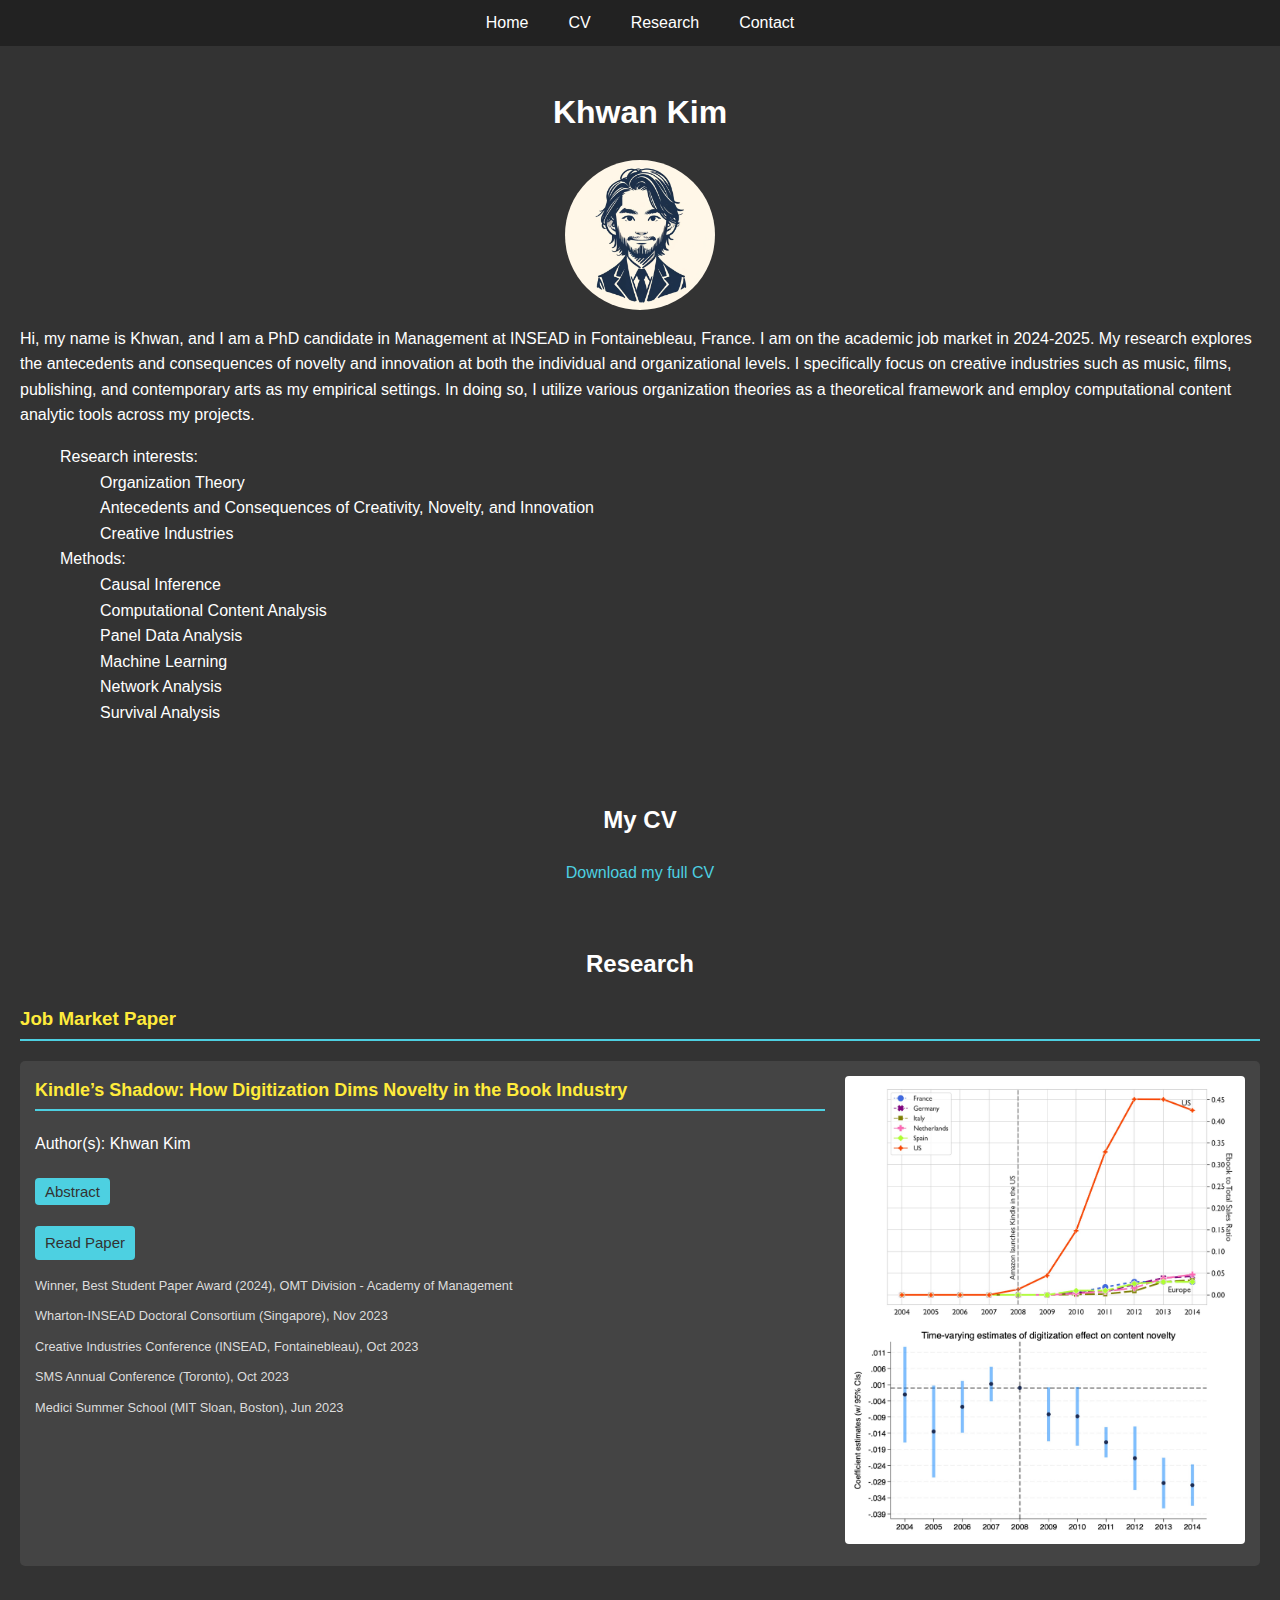
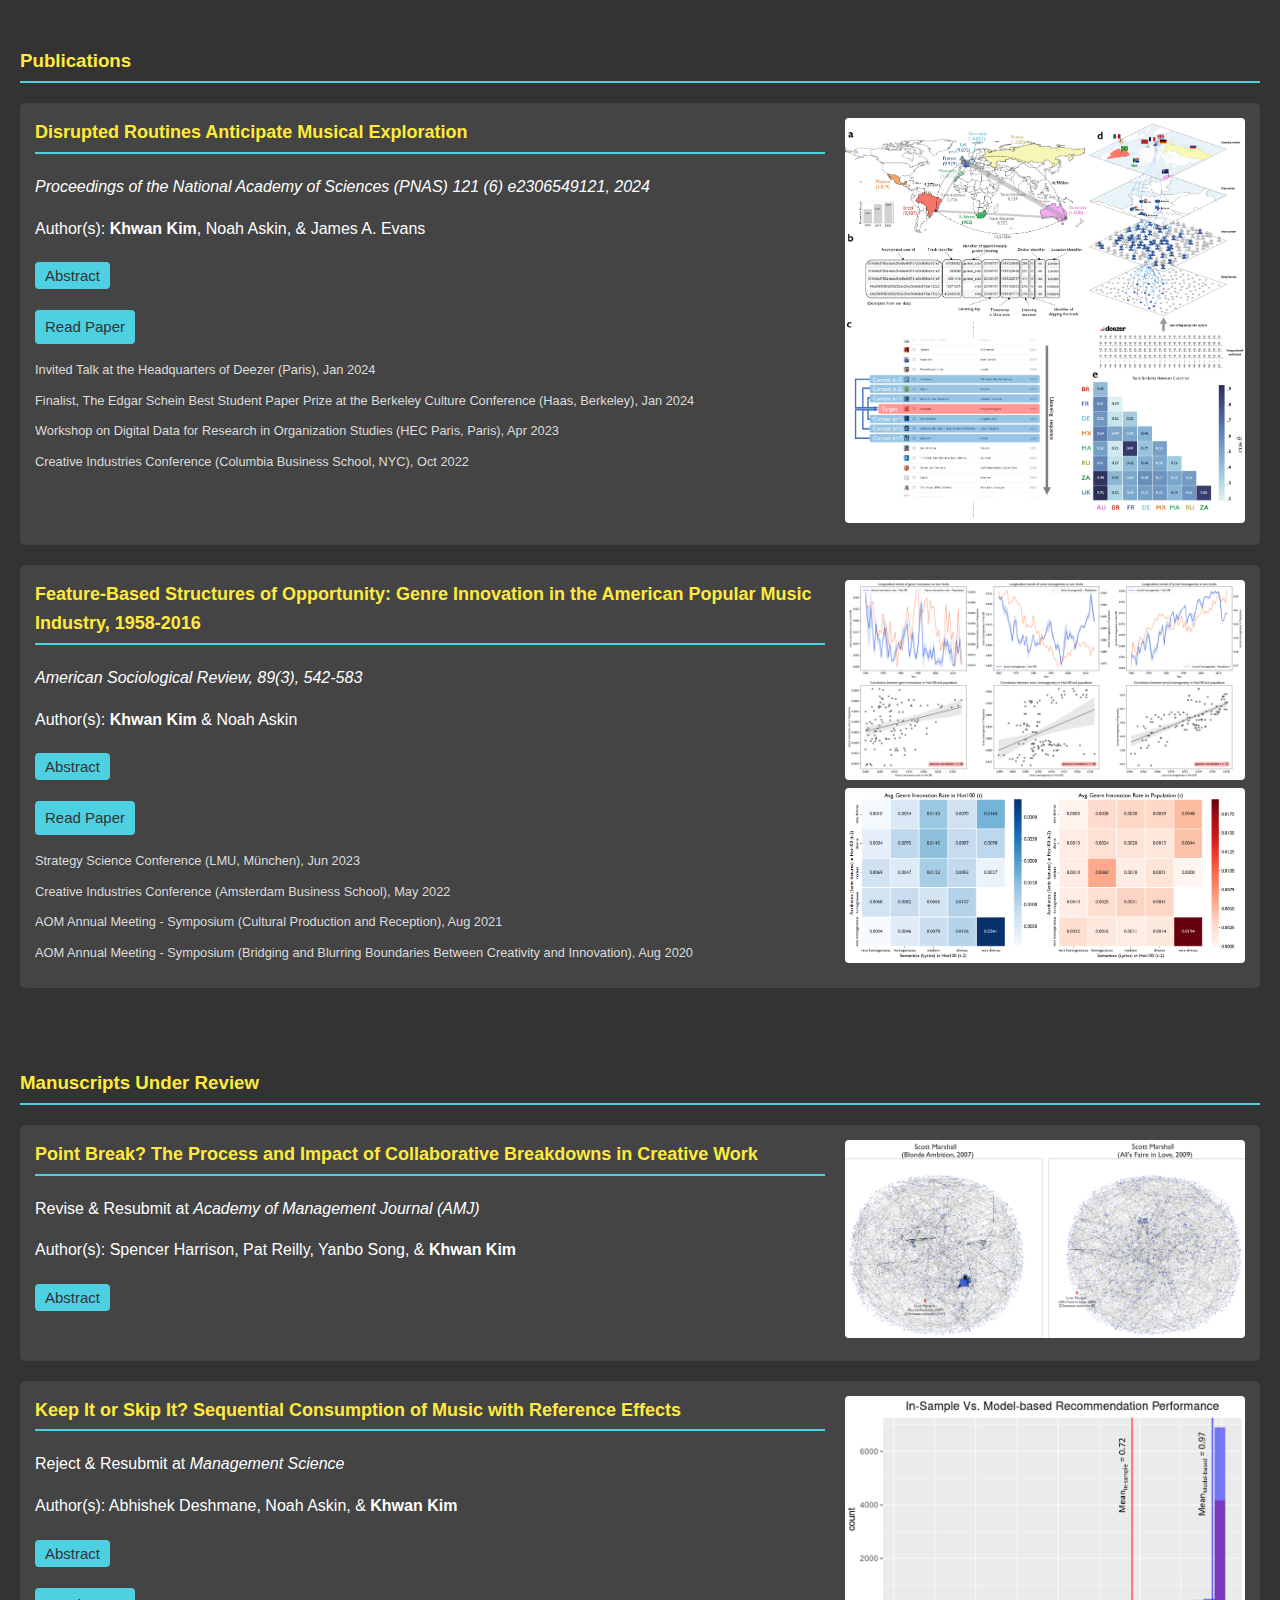
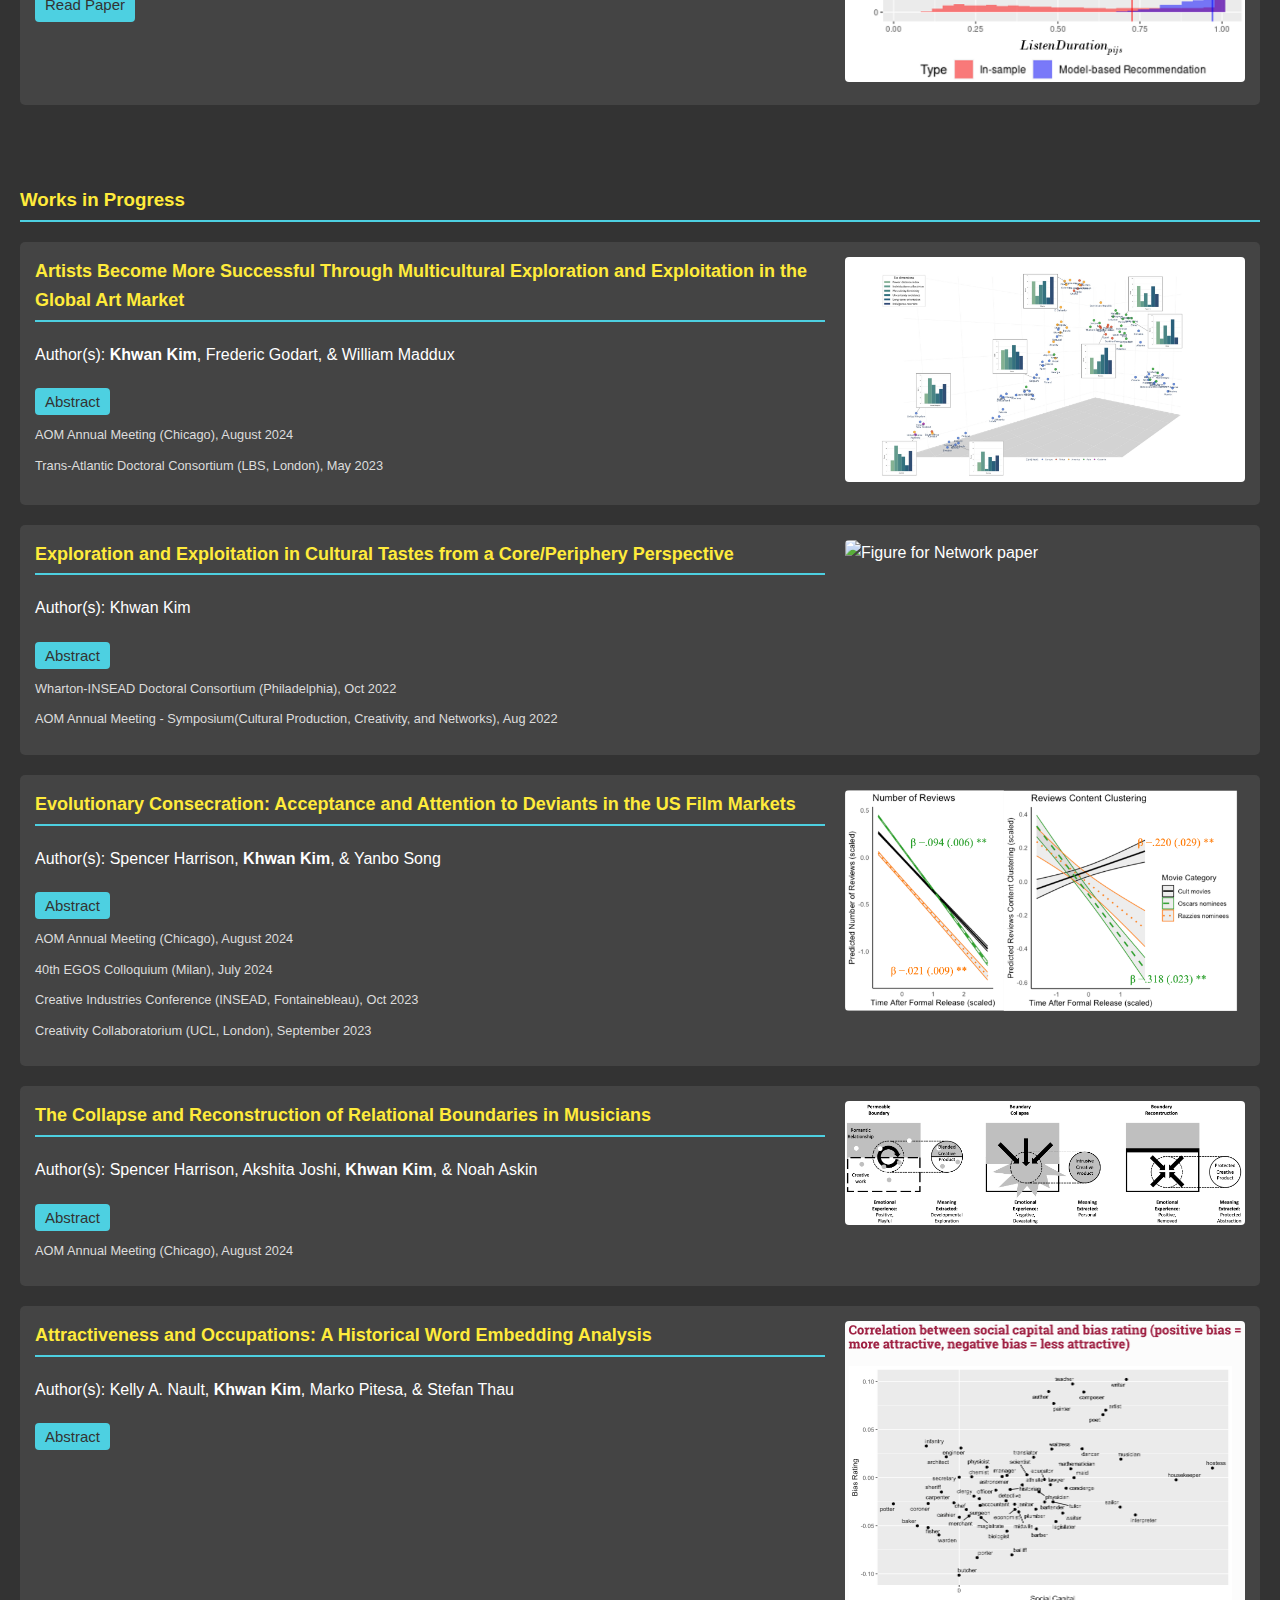
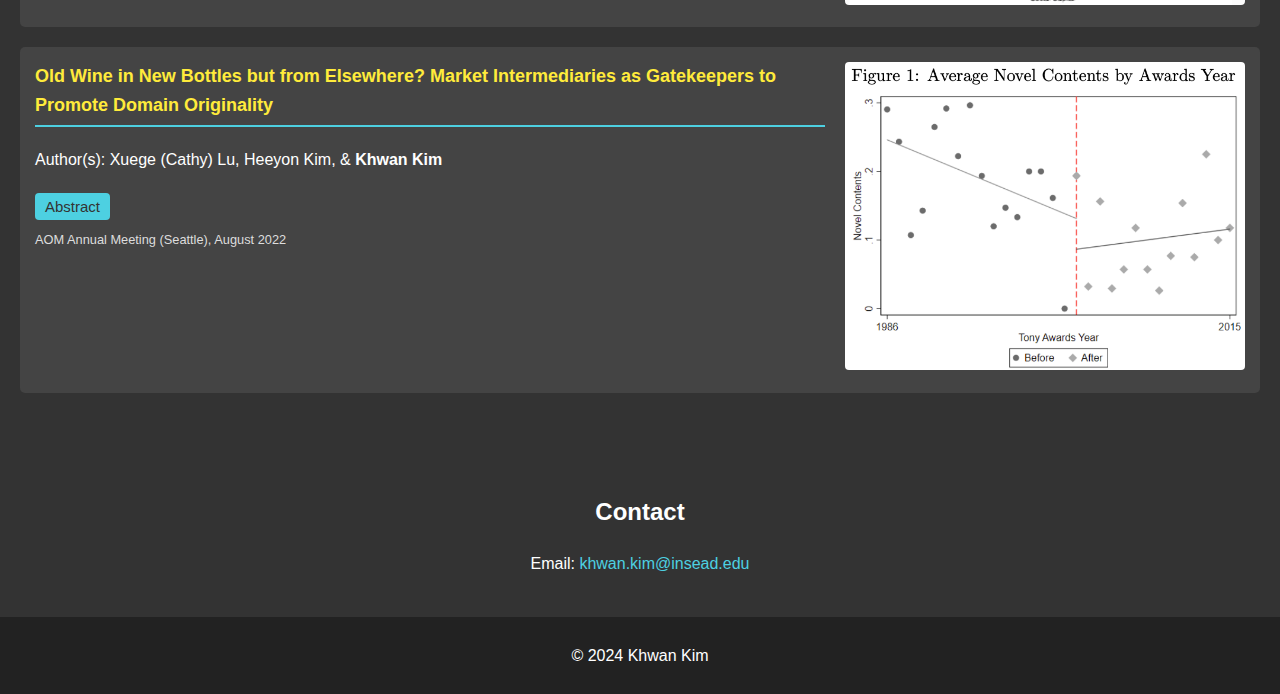
==== index.html @ ffb3f27a "Update index.html" ====
<!DOCTYPE html>
<html lang="en">
<head>
    <title>Khwan Kim - INSEAD</title>
    <link rel="stylesheet" type="text/css" href="style.css">
    <style>
        .profile-pic {
            width: 150px; /* Adjust this value to your desired width */
            height: auto; /* This will maintain the aspect ratio */
        }
        .research-category .paper h3 {
        font-size: 18px; /* Adjust this value to your desired font size */
        }    
    </style>
</head>
<body>
    <header>
        <nav>
            <ul>
                <li><a href="#home">Home</a></li>
                <li><a href="#cv">CV</a></li>
                <li><a href="#research">Research</a></li>
                <li><a href="#contact">Contact</a></li>
            </ul>
        </nav>
    </header>

    <section id="home">
        <h1>Khwan Kim</h1>
        <img src="khwan_kim_photo.png" alt="Khwan Kim" class="profile-pic">
        <div class="intro-text">
            <p>Hi, my name is Khwan, and I am a PhD candidate in Management at INSEAD in Fontainebleau, France. I am on the academic job market in 2024-2025. My research explores 
               the antecedents and consequences of novelty and innovation at both the individual and organizational levels.  
               I specifically focus on creative industries such as music, films, publishing, and contemporary arts as my empirical settings. 
                In doing so, I utilize various organization theories as a theoretical framework and employ computational content analytic tools across my projects.</p>
            <ul>
                <li>
                    Research interests:
                    <ul>
                        <li>Organization Theory</li>
                        <li>Antecedents and Consequences of Creativity, Novelty, and Innovation</li>
                        <li>Creative Industries</li>
                    </ul>
                </li>
                <li>
                    Methods:
                    <ul>
                        <li>Causal Inference</li>
                        <li>Computational Content Analysis</li>
                        <li>Panel Data Analysis</li>
                        <li>Machine Learning</li>
                        <li>Network Analysis</li>
                        <li>Survival Analysis</li>
                    </ul>
                </li>
            </ul>
        </div>
    </section>

    <section id="cv">
        <h2>My CV</h2>
        <div class="cv-link-container">
            <p><a href="CV - Khwan Kim.pdf" target="_blank">Download my full CV</a></p>
        </div>
    </section>
    
    <section id="research">
        <h2>Research</h2>
        <!-- Publications Sub-section -->
        <div class="research-category">
            <h3>Job Market Paper</h3>
            <div class="paper">
                <div class="paper-content">
                    <h3>Kindle’s Shadow: How Digitization Dims Novelty in the Book Industry</h3>
                    <p class="coauthors">Author(s): Khwan Kim</p>
                    <button class="abstract-btn">Abstract</button>
                    <p class="abstract-content">Digitization has democratized markets, facilitating entry by new and 
                        previously marginalized producers and products and changing the ways that audiences search for 
                        and evaluate producers and products. While this has led to a proliferation of new content, 
                        it is less clear how digitization has affected the characteristics of content created. 
                        In this study, I answer this question by examining how market-level digitization affects 
                        one important characteristic of a creative good---content novelty. I propose and demonstrate that 
                        digitization dilutes the novelty of creative content by: a) mitigating the roles of industry gatekeepers 
                        in discovering and championing novelty, and b) enhancing algorithmic governance that leads creators
                        and firms towards prevailing popular formulas. To assess my argument, I analyze nearly 300,000 original 
                        books published between 2000 and 2014 in the U.S. and Europe, employing OLS regressions with 
                        fixed effects and a Difference-in-Differences approach. This analysis tests how the adoption of 
                        digital tools and platforms---specifically Amazon's Kindle ecosystem---affects the novelty of new books 
                        compared to previously published works (i.e., book-level novelty) and the extent to which incumbent 
                        authors differentiate beyond their previous work (i.e., within-author novelty). The findings support my 
                        predictions. By integrating organization theory and strategic management, this paper contributes to the 
                        understanding of how digitization reshapes the strategic behavior of creators and the structural dynamics 
                        of the creative industries.</p>   
                    <p><a href="https://papers.ssrn.com/sol3/papers.cfm?abstract_id=4823725" target="_blank">Read Paper</a></p>
                    <p class="paper-overview">Winner, Best Student Paper Award (2024), OMT Division - Academy of Management</p>
                    <p class="paper-overview">Wharton-INSEAD Doctoral Consortium (Singapore), Nov 2023</p>
                    <p class="paper-overview">Creative Industries Conference (INSEAD, Fontainebleau), Oct 2023</p>
                    <p class="paper-overview">SMS Annual Conference (Toronto), Oct 2023</p>
                    <p class="paper-overview">Medici Summer School (MIT Sloan, Boston), Jun 2023</p>
                </div>
                <div class="paper-figure">
                    <img src="Fig_02.jpg" alt="Figure for JMP">
                </div>
            </div>
        </div>
        
        <div class="research-category">
            <h3>Publications</h3>
            <div class="paper">
                <div class="paper-content">
                    <h3>Disrupted Routines Anticipate Musical Exploration</h3>
                    <p class="paper-stage"><i>Proceedings of the National Academy of Sciences (PNAS) 121 (6) e2306549121, 2024</i></p>
                    <p class="coauthors">Author(s): <b>Khwan Kim</b>, Noah Askin, & James A. Evans</p>
                    <button class="abstract-btn">Abstract</button>
                    <p class="abstract-content">Understanding and predicting the emergence and evolution of cultural tastes manifested in consumption patterns is of central interest to
                        social scientists, analysts of culture, and purveyors of content. Prior research suggests that taste preferences relate to personality traits, 
                        values, shifts in mood, and immigration destination. Understanding everyday patterns of listening and the function music plays in life has 
                        remained elusive, however, despite speculation that musical nostalgia may compensate for local disruption. Using more than one hundred 
                        million streams of 4 million songs by tens of thousands of international listeners from a global music service, we show that breaches 
                        in personal routine are systematically associated with personal musical exploration. As people visited new cities and countries, their 
                        preferences diversified, converging towards their travel destinations. As people experienced the very different disruptions associated with 
                        COVID-19 lockdowns, their preferences diversified further. Personal explorations did not tend to veer toward the global listening average, but away from it, 
                        toward distinctive regional musical content. Exposure to novel music explored during periods of routine disruption showed a persistent influence on listeners’ future consumption 
                        patterns. Across all of these settings, musical preference reflected rather than compensated for life’s surprises, leaving a lasting legacy 
                        on tastes. We explore the relationship between these findings and global patterns of behavior and cultural consumption.</p>   
                    <p><a href="https://www.pnas.org/doi/10.1073/pnas.2306549121" target="_blank">Read Paper</a></p>
                    <p class="paper-overview">Invited Talk at the Headquarters of Deezer (Paris), Jan 2024</p>
                    <p class="paper-overview">Finalist, The Edgar Schein Best Student Paper Prize at the Berkeley Culture Conference (Haas, Berkeley), Jan 2024</p>
                    <p class="paper-overview">Workshop on Digital Data for Research in Organization Studies (HEC Paris, Paris), Apr 2023</p>
                    <p class="paper-overview">Creative Industries Conference (Columbia Business School, NYC), Oct 2022</p>
                </div>
                <div class="paper-figure">
                    <img src="deezer_fig1.jpg" alt="Figure for Disrupted Routines Paper">
                </div>
            </div>

            <div class="paper">
                <div class="paper-content">
                    <h3>Feature-Based Structures of Opportunity: Genre Innovation in the American Popular Music Industry, 1958-2016</h3>
                    <p class="paper-stage"><i>American Sociological Review, 89(3), 542-583</i></p>
                    <p class="coauthors">Author(s): <b>Khwan Kim</b> & Noah Askin</p>
                    <button class="abstract-btn">Abstract</button>
                    <p class="abstract-content">We offer a new perspective on how cultural markets are structured and the conditions under which innovations are more likely to emerge. 
                        We argue that in addition to organization- and producer-level factors, product features—the locus of marketplace interaction between producers and 
                        consumers—also structure markets. The aggregate distribution of product features, captured via market information regimes, helps producers gauge 
                        where to differentiate or conform and when consumers may be more receptive to the kind of novelty that spawns new genres, our measure of innovation. 
                        We test our arguments with a unique dataset comprising the nearly 25,000 songs that appeared on the Billboard Hot 100 chart from 1958 to 2016, 
                        employing computational methods to capture and analyze the aesthetic (sonic) and semantic (lyrical) features of each song. 
                        Results reveal that new genres are more likely to appear following markets that can be characterized as diverse along one feature dimension while homogenous along the other. 
                        We then connect specific configurations of feature distributions to subsequent song novelty before linking the aesthetic and semantic novelty of individual songs to genre innovation 
                        versus genre evolution. We replicate our findings using industry-wide data and conclude with implications for the study of markets and innovation.</p>
                    <p><a href="https://journals.sagepub.com/doi/10.1177/00031224241246271" target="_blank">Read Paper</a></p>
                    <p class="paper-overview">Strategy Science Conference (LMU, München), Jun 2023</p>
                    <p class="paper-overview">Creative Industries Conference (Amsterdam Business School), May 2022</p>
                    <p class="paper-overview">AOM Annual Meeting - Symposium (Cultural Production and Reception), Aug 2021</p>
                    <p class="paper-overview">AOM Annual Meeting - Symposium (Bridging and Blurring Boundaries Between Creativity and Innovation), Aug 2020</p>
                </div>
                <div class="paper-figure">
                    <img src="innovation_fig2.png" alt="Figure for ASR Innovation Paper">            
                    <img src="innovation_fig1.jpg" alt="Figure for ASR Innovation Paper">
                </div>
            </div>            
        </div>
        
        <!-- Working Papers Sub-section -->
        <div class="research-category">
            <h3>Manuscripts Under Review</h3>
            <div class="paper">
                <div class="paper-content">
                    <h3>Point Break? The Process and Impact of Collaborative Breakdowns in Creative Work</h3>
                    <p class="paper-stage">Revise & Resubmit at <i>Academy of Management Journal (AMJ)</i></p>
                    <p class="coauthors">Author(s): Spencer Harrison, Pat Reilly, Yanbo Song, & <b>Khwan Kim</b></p>
                    <button class="abstract-btn">Abstract</button>
                    <p class="abstract-content">Creative projects require teams to generate and integrate divergent
                                                ideas, but unresolved disagreements can lead to collaborative
                                                breakdowns, jeopardizing both the project and the participants’
                                                reputations. This study examines the conditions leading to such
                                                breakdowns and their effects through a mixed-method study of
                                                Hollywood film projects, particularly those where a director leaves due to
                                                "creative differences." Our first study, an inductive qualitative analysis of
                                                interviews with Hollywood professionals, identifies tipping points whereby
                                                disagreements escalate into collaborative breakdowns. We also discover
                                                that the term "creative differences" serves as a euphemism to protect
                                                reputations when such breakdowns occur. However, our informants
                                                offered conflicting views on its effectiveness in safeguarding individual
                                                reputations and future employability. In response, we conducted a
                                                second deductive study, using quantitative and network analyses of films
                                                featuring director departures due to creative differences. Our findings
                                                reveal that while the euphemism protects the project's reputation, it fails
                                                to secure the employability of the departing director and the social
                                                standing of the producer. These findings allow us to bridge literatures on
                                                creativity and reputational spillovers, highlighting how dysfunction in
                                                creative teams affects members beyond a single project and why
                                                euphemistic conventions often fail to mitigate the negative impacts of
                                                collaborative breakdowns.</p>
<!--                     <p><a href="paper1.pdf" target="_blank">Read Paper</a></p> -->
                </div>
                <div class="paper-figure">
                    <img src="CD_NETWORK.png" alt="Figure for Skip Paper">            
                </div>
            </div>
            
            <div class="paper">
                <div class="paper-content">
                    <h3>Keep It or Skip It? Sequential Consumption of Music with Reference Effects</h3>
                    <p class="paper-stage">Reject & Resubmit at <i>Management Science</i></p>
                    <p class="coauthors">Author(s): Abhishek Deshmane, Noah Askin, & <b>Khwan Kim</b></p>
                    <button class="abstract-btn">Abstract</button>
                    <p class="abstract-content">Sequential consumption of experiential products gives rise to inter-temporal associations. 
                        Developing recommendation algorithms that account for these effects while designing experiences for users can be effective in enhancing user engagement. 
                        Using music streaming as the paradigmatic context of such interactions -- consumption of multiple songs across multiple sessions -- we construct a utility-based theoretical framework 
                        that accounts for users' past consumption, leading to: (a) <i>Recall</i>-based references, that are built on past sessions, and <i>Locally</i>-based references, which are 
                        the result of previous songs in the focal session. Users' heterogeneous responses, rooted in the constructs of <i>habit formation</i> and <i>variety seeking</i>, 
                        help us understand their dynamic preferences, which are further influenced by the memory decay effects. To validate this theory, 
                        we combine music streaming logs of 44,794 paid customers of the global streaming platform, Deezer, across 2018-2019 with the song-attribute data from Spotify to study 
                        the relationship between the platform-recommended song-attribute deviation from user references and user engagement with the platform. 
                        Engagement is measured via song skipping, duration of song listened to, and session abandonment decisions. 
                        We use a matching procedure to correct for the endogeneity issues to get pairs or users with similar music-listening trajectories. 
                        Using a matching procedure in conjunction with reduced-form analyses, we find that a 1% increase in the deviation of the recommended song's attributes 
                        from the Recall and Local references results in an increase of 0.2% (variety seeking) and a drop of -1.9% (habit formation) in the engagement. 
                        total duration of the song listened to, showing a tendency to seek variety with respect to past sessions and consistency within a focal session, respectively. 
                        Finally, the counterfactual analyses show an increase in user engagement levels of 34.7% above the status-quo at Deezer when implementing our recommendations. 
                        An experimental study further supports these results.</p>
                    <p><a href="https://papers.ssrn.com/sol3/papers.cfm?abstract_id=4222372" target="_blank">Read Paper</a></p>
                </div>
                <div class="paper-figure">
                    <img src="skip_figure.png" alt="Figure for Skip Paper">            
                </div>
            </div>
        </div>
        
        <!-- Works in Progress Sub-section -->
        <div class="research-category">
            <h3>Works in Progress</h3>
            <div class="paper">
                <div class="paper-content">
                    <h3>Artists Become More Successful Through Multicultural Exploration and Exploitation in the Global Art Market</h3>
                    <p class="coauthors">Author(s): <b>Khwan Kim</b>, Frederic Godart, & William Maddux</p> 
                    <p class="paper-stage"> </p>
                    <button class="abstract-btn">Abstract</button>
                    <p class="abstract-content">In the global art market, the accumulation of symbolic capital is critical to succeed, 
                        but little is known about how it is acquired through an artist’s professional trajectory or work experience. Building on
                        the literature on multicultural experience, learning, and social evaluation, we investigate how international experiences—specifically 
                        short, culturally distant experiences—help artists develop symbolic capital. We begin by disentangling the multidimensionality of foreign 
                        experiences and classify variance and average cultural distance as indicative of exploration and exploitation respectively. 
                        Using a longitudinal dataset of 28,168 contemporary artists’ global exhibition records from 1994 to 2017, we find that a combination of 
                        foreign exploration and exploitation, characterized by high variance and low average of cultural distances, is most beneficial to building symbolic capital.</p>        
                    <p class="paper-overview">AOM Annual Meeting (Chicago), August 2024</p>
                    <p class="paper-overview">Trans-Atlantic Doctoral Consortium (LBS, London), May 2023</p>
                    <!-- Add more details if needed -->
                </div>
                <div class="paper-figure">
                    <img src="FIGURE1_TEMP.jpg" alt="Figure for Artfacts paper">
                </div>
            </div>

            <div class="paper">
                <div class="paper-content">
                    <h3>Exploration and Exploitation in Cultural Tastes from a Core/Periphery Perspective</h3>
                    <p class="coauthors">Author(s): Khwan Kim</p> 
                    <p class="paper-stage"> </p>
                    <button class="abstract-btn">Abstract</button>
                    <p class="abstract-content">How does category membership impact user behavior? Does a cultural consumer’s openness to novel products depend on what genre she fancies? 
                        To tackle these questions, we first conceptualize genre preference as a network interface where individual consumers can be positioned differently 
                        depending on the genres they favor. We then theorize the consumer’s position in the genre network as indicative of what type of behavioral constraints to be imposed at what level. 
                        This, in turn, influences whether a consumer’s taste structure evolves by exploration or stagnates by exploitation. 
                        Taste exploration by consumers in cultural markets is important because it awakes consumers’ undiscovered taste improving their cultural well-being at the individual consumer level. 
                        It can also serve as a fresh shock to cultural producers that are potentially in a state of organizational inertia because 
                        it signals the growing need for a new niche (Carroll & Swaminathan, 2000; Peterson & Berger, 1975). We argue that 
                        whether a cultural consumer explores or exploits at least partly depends on her genre membership, particularly its relative position in the entire genre network. 
                        Our theoretical approach is inspired by a Core/Periphery perspective of Cattani and Ferriani (2008) that has well documented how actors’ network position 
                        stifles or fosters their ability to generate creative outcomes. Core actors gain legitimacy and resources readily but lack novel exposures. 
                        Periphery actors can bring in more fresh ideas through exposure to diverse stimuli but come short of the endorsement necessary to boost their freshness. 
                        To reconcile this trade-off, Cattani and Ferriani (2008) suggested that “individuals who occupy an intermediate position between the core and the periphery of 
                        their social system are in a privileged position to achieve creative results” because such a position allows for the balance between novel ideas and legitimate support. 
                        Extending this perspective to the consumption dimension, we turn to the effect of an intermediate position on taste exploration.</p>        
                    <p class="paper-overview">Wharton-INSEAD Doctoral Consortium (Philadelphia), Oct 2022</p>
                    <p class="paper-overview">AOM Annual Meeting - Symposium(Cultural Production, Creativity, and Networks), Aug 2022</p>
                    <!-- Add more details if needed -->
                </div>
                <div class="paper-figure">
                    <img src="network_figure.png" alt="Figure for Network paper">
                </div>
            </div>
                
            <div class="paper">
                <div class="paper-content">
                    <h3>Evolutionary Consecration: Acceptance and Attention to Deviants in the US Film Markets</h3>
                    <p class="coauthors">Author(s): Spencer Harrison, <b>Khwan Kim</b>, & Yanbo Song</p> 
                    <p class="paper-stage"> </p>
                    <button class="abstract-btn">Abstract</button>
                    <p class="abstract-content">In creative industries, gatekeepers often provide assessments of creative products 
                        when they are first introduced to the market. Some products are consecrated as exceptionally 
                        creative while others are consecrated as failures at creativity. In this study, we focus on 
                        comparing these extremes with a middle group: products that seem to gain popular acclaim over 
                        their life time to understand how creative assessments might evolve. In this study we compare 
                        the evolution of audience evaluations of Oscar nominees, Razzie nominees, and Cult films. Our 
                        results show that all films evolve in popular audience away from their initial assessments as 
                        offered by gatekeepers. Notably, Cult films maintain greater attention over time (whereas Oscar and 
                        Razzie nominated films show steeper declines) and thematic consensus in reviews begins as diffuse 
                        but becomes focused (whereas Oscar and Razzie nominated films show an opposite pattern). The findings 
                        reframe our understanding of creative assessments and consecration to consider creative assessment 
                        evolution as key to understanding a creative products eventual cultural footprint.</p>        
                    <p class="paper-overview">AOM Annual Meeting (Chicago), August 2024</p>
                    <p class="paper-overview">40th EGOS Colloquium (Milan), July 2024</p>
                    <p class="paper-overview">Creative Industries Conference (INSEAD, Fontainebleau), Oct 2023</p>
                    <p class="paper-overview">Creativity Collaboratorium (UCL, London), September 2023</p>
                    <!-- Add more details if needed -->
                </div>
                <div class="paper-figure">
                    <img src="cult_figure.png" alt="Figure for Cult Film paper">
                </div>
            </div>
        
            <div class="paper">
                <div class="paper-content">
                    <h3>The Collapse and Reconstruction of Relational Boundaries in Musicians</h3>
                    <p class="coauthors">Author(s): Spencer Harrison, Akshita Joshi, <b>Khwan Kim</b>, & Noah Askin</p> 
                    <p class="paper-stage"> </p>
                    <button class="abstract-btn">Abstract</button>
                    <p class="abstract-content">To be posted</p>   
                    <p class="paper-overview">AOM Annual Meeting (Chicago), August 2024</p>
                    <!-- Add more details if needed -->
                </div>
                <div class="paper-figure">
                    <img src="divorce_album_figure.png" alt="Figure for Divorce paper">
                </div>
            </div>
           
            <div class="paper">
                <div class="paper-content">
                    <h3>Attractiveness and Occupations: A Historical Word Embedding Analysis</h3>
                    <p class="coauthors">Author(s): Kelly A. Nault, <b>Khwan Kim</b>, Marko Pitesa, & Stefan Thau</p> 
                    <p class="paper-stage"> </p>
                    <button class="abstract-btn">Abstract</button>
                    <p class="abstract-content">We investigate the longstanding advantage that attractive 
                        individuals enjoy. This advantage extends into the workplace, where attractive 
                        employees often experience more favorable outcomes than their less attractive 
                        counterparts. We attribute this advantage to measurable differences in traits 
                        and stereotypes that portray attractive individuals as more interesting, genuine, 
                        healthier, and successful. However, research into the stereotype content of 
                        attractiveness and its workplace impact is relatively recent, dating back to the 
                        1970s. Our project adopts a historical perspective to examine how these stereotypes 
                        have evolved, focusing specifically on the relationship between physical 
                        attractiveness and prototypical occupations such as surgeon, lawyer, and maid. 
                        We use word embeddings trained on the Corpus of Historical American English (COHA) 
                        and Google Ngram data to analyze the semantic proximity of words like "beautiful" 
                        and "ugly" across decades. Our results indicate a robust and consistent positive 
                        stereotype of attractiveness, with "beautiful" consistently linked to positive terms, 
                        while "ugly" is associated with a more diverse and less stable set of negative terms. 
                        We also reveal that occupations have increasingly become associated with the concept 
                        of beauty over time, suggesting that the attractiveness advantage in occupational 
                        sorting may be growing. This trend may be due to increased occupational choice and 
                        employer selection processes favoring attractive candidates. By examining the 
                        stereotype content of beauty and ugliness and their impact on occupational sorting, 
                        we extend the understanding of physical attractiveness stereotypes beyond the 1970s 
                        and highlight the nuanced differences between beauty and ugliness in societal discourse. 
                        Our research provides insights into how stereotypes of attractiveness contribute to 
                        professional opportunities for attractive individuals, shedding light on why the 
                        negative effects of being unattractive do not entirely mirror the positive effects of 
                        being attractive.</p>                         
                    <!-- Add more details if needed -->
                </div>
                <div class="paper-figure">
                    <img src="Nault et al. figure.png" alt="Figure for Attractiveness paper">
                </div>           
            </div>
            
            <div class="paper">
                <div class="paper-content">
                    <h3>Old Wine in New Bottles but from Elsewhere? Market Intermediaries as Gatekeepers to Promote Domain Originality</h3>
                    <p class="coauthors">Author(s): Xuege (Cathy) Lu, Heeyon Kim, & <b>Khwan Kim</b></p> 
                    <p class="paper-stage"> </p>
                    <button class="abstract-btn">Abstract</button>
                    <p class="abstract-content">Although creating novel content is central to creative industries, 
                        commercial pressures often hinder market participants from taking risks for more novelty, 
                        leading to the adaptation of conventional repertoires. Gatekeepers attempt to encourage 
                        novelty by restructuring the rules for artistic awards, which are crucial for building 
                        careers and achieving commercial success. However, it remains unclear whether these 
                        incentives truly foster greater novelty. In our study, we examine market participants' 
                        responses to these incentives, focusing on how directors’ experience levels moderate 
                        such responses. We argue that experienced directors can better afford the risks 
                        associated with novel repertoires and strategically enhance the perceived novelty 
                        of their adaptations. Our analysis of the Broadway show business, particularly 
                        the response to the 2002 Tony Awards rule change favoring novel content, supports 
                        our hypothesis. Experienced directors are more likely to produce novel shows 
                        post-rule change and strategically choose dissimilar titles when adapting existing 
                        ideas. Surprisingly, they also tend to adapt from well-known repertoires, 
                        which we discuss further. Our study contributes to understanding the dynamics 
                        between gatekeepers and market participants by showing that while gatekeepers' 
                        incentives can drive novelty, the ability to respond to these incentives varies 
                        with experience, potentially leading to unintended inequalities. This highlights 
                        the strategic role of market participants in responding to gatekeepers' 
                        interventions and underscores the complexity of fostering innovation in creative fields.</p>        
                    <!-- Add more details if needed -->
                    <p class="paper-overview">AOM Annual Meeting (Seattle), August 2022</p>
                </div>
                <div class="paper-figure">
                    <img src="Lu et al. figure.png" alt="Figure for Attractiveness paper">
                </div>              
            </div>
        </div>
    <!-- Repeat the structure above for more papers -->
    </section>

    <section id="contact">
        <h2>Contact</h2>
        <p>Email: <a href="mailto:khwan.kim@insead.edu">khwan.kim@insead.edu</a></p>
        <!-- Add more contact details or a contact form as needed -->
    </section>
    
<footer>
    <p>© 2024 Khwan Kim</p>
</footer>

<script>
document.addEventListener("DOMContentLoaded", function() {
    var abstractButtons = document.querySelectorAll(".abstract-btn");

    abstractButtons.forEach(function(btn) {
        btn.addEventListener("click", function() {
            this.classList.toggle("abstract-active");
            var content = this.nextElementSibling;
            if (content.style.display === "block") {
                content.style.display = "none";
            } else {
                content.style.display = "block";
            }
        });
    });
});
</script>
</body>
</html>
---- style.css ----
body {
    font-family: 'Gill Sans', 'Gill Sans MT', sans-serif;
    line-height: 1.6;
    margin: 0;
    padding: 0;
    background-color: #333333; /* Dark background */
    color: #ffffff; /* White text for readability */
}

header, footer {
    padding: 10px;
    background-color: #222222;
    color: white;
    text-align: center; /* Center-align header and footer content */
}

nav ul {
    list-style-type: none;
    background-color: #222222;
    padding: 0;
    margin: 0;
    display: flex;
    justify-content: center; /* Center navigation items */
}

nav ul li {
    margin: 0 10px;
}

nav ul li a {
    text-decoration: none;
    color: white;
    padding: 5px 10px;
    border-radius: 4px;
}

nav ul li a:hover {
    background-color: #444444;
}

/* Center-align all section content */
section {
    padding: 20px;
    margin: auto; /* Auto margins for horizontal centering */
    max-width: 1250px; /* Max width for the content */
    text-align: left; /* Align text to the left within the centered section */
}

/* Center-align all headings within sections */
section h1, section h2 {
    text-align: center;
}

/* Styling for all hyperlinks */
a {
    color: #4DD0E1; /* Bright cyan for links */
    text-decoration: none;
}

/* Bright yellow color on hover for hyperlinks */
a:hover {
    color: #FFEB3B; /* Bright yellow for hover effect */
}

/* Additional styling for footer */
footer {
    margin-top: 20px;
}

/* Reset list styles for the navigation and home section lists */
nav ul, #home ul {
    list-style-type: none;
}

/* Add bullet points to lists in research and CV sections */
#research ul, #cv ul {
    list-style-type: disc; /* default bullet points */
    padding-left: 20px; /* space inside the list */
}

/*Center the CV download link */
#cv .cv-link-container {
    display: flex;
    justify-content: center;
    align-items: center;
    height: auto; /* adjust height as needed */
}

#cv .cv-link-container p {
    margin: 0; /* Remove default paragraph margin */
}

#cv .cv-link-container a {
    display: block; /* Ensure the anchor text is centered */
}

/* Profile picture styling */
.profile-pic {
    width: 100%; /* make the image responsive */
    max-width: 300px; /* maximum width */
    height: auto; /* maintain aspect ratio */
    border-radius: 50%; /* make the photo round */
    margin: 10px auto; /* add some space around the photo and center it */
    display: block; /* ensure it's a block-level element to apply margin auto */
}

/* Research paper description styling */
.paper {
    background-color: #444444; /* Lighter than the main background for contrast */
    padding: 15px;
    margin-bottom: 20px; /* space between each paper */
    border-radius: 5px; /* optional: rounded corners */
}

.paper h3 {
    margin-top: 0;
}

.abstract-btn, .paper a {
    background-color: #4DD0E1; /* Change to a more visible color if needed */
    color: #333333; /* Dark text for better visibility */
    padding: 5px 10px;
    border: none;
    text-align: center;
    outline: none;
    font-size: 15px;
    transition: 0.4s;
    cursor: pointer;
    border-radius: 4px; /* Rounded corners */
    margin-top: 5px; /* Space above the button */
    display: inline-block; /* Ensure proper spacing and alignment */
    text-decoration: none; /* Remove underline from links */
}

.abstract-btn:hover, .paper a:hover {
    background-color: #FFEB3B; /* Bright color for hover effect */
    color: #333333; /* Ensure text is still visible on hover */
}


.abstract-content {
    padding: 0 18px;
    display: none; /* Initially hide the abstract */
    overflow: hidden;
    transition: max-height 0.2s ease-out;
    background-color: #505050; /* Darker than the main background for contrast */
    color: #ffffff; /* White text color for readability */
    margin: 5px 0; /* Margin around the content */
    border-radius: 4px; /* Rounded corners for consistency */
}


To add lines for coauthor names and the stage of each paper, you can expand the structure of each paper in your HTML and then style those elements in your CSS. Here's how you can do it:

Updated index.html:
html
Copy code
<!-- ... other parts of your HTML ... -->

<section id="research">
    <h2>Research Papers</h2>
    <div class="paper">
        <h3>Title of Paper 1</h3>
        <p class="coauthors">Coauthor 1, Coauthor 2, Coauthor 3</p> <!-- Coauthors line -->
        <p class="paper-stage">Under 2nd Review at Journal Name</p> <!-- Paper stage and journal line -->
        <p><a href="paper1.pdf" target="_blank">Read Paper</a></p>
        <button class="abstract-btn">Abstract</button>
        <p class="abstract-content">This is a brief summary of paper 1...</p>
        <!-- Add more details if needed -->
    </div>
    <!-- Repeat the structure above for more papers -->
</section>

<!-- ... rest of your HTML ... -->
Update in style.css:
css
Copy code
/* ... existing styles ... */

/* Style for coauthors line */

.paper-content .coauthors, 
.paper-content .paper-stage {
    color: #cccccc; /* Ensuring the font color is the same */
    margin-bottom: 5px;
}

.research-category {
    margin-bottom: 40px !important; /* Space at the bottom of each category */
}

.research-category + .research-category {
    margin-top: 80px !important; /* Adjust this value as needed for more space */
}


.research-category h3 {
    border-bottom: 2px solid #4DD0E1;
    padding-bottom: 5px;
    margin-bottom: 20px; /* Space between the subsection title and the first paper */
    color: #FFEB3B;
}

.paper {
    display: flex; /* Enables Flexbox */
    align-items: flex-start; /* Aligns items to the start of the flex container */
    justify-content: space-between; /* Adds space between the text and the figure */
    background-color: #444444; /* Existing styles */
    padding: 15px;
    margin-bottom: 20px;
    border-radius: 5px;
}

.paper-content {
    flex: 3; /* Gives the text content more room to grow */
    margin-right: 20px; /* Adds some space between the text and the figure */
}

.paper-figure {
    flex: 2 1 300px; /* flex-grow: 2, flex-shrink: 1, flex-basis: 300px */
    max-width: 400px; /* Adjust as needed */
    overflow: visible; /* or 'hidden', depending on the desired effect */
}

.paper-figure img {
    width: 100%; /* Makes the image responsive */
    max-width: 600px; /* Maximum width of the image, adjust as needed */
    min-width: 300px; /* Minimum width of the image, adjust as needed */
    height: auto; /* Keeps the aspect ratio */
    border-radius: 4px; /* Optional: Adds rounded corners to the image */
    object-fit: cover; /* Optional: Covers the area without stretching the image */
    transition: transform 0.3s ease; /* Smooth transition for zoom effect */
}

.paper-figure img:hover {
    transform: scale(2);
    transition: transform 0.3s ease-in-out;
    box-shadow: 0 4px 8px 0 rgba(0,0,0,0.2); /* Optional: Adds a shadow to make the image pop out */
    z-index: 10; /* Ensure the enlarged image is above other content */
}


.paper-overview {
    color: #dddddd; /* Lighter color for less emphasis */
    margin: 10px 0; /* Space above and below the paragraph */
    font-size: 0.8em; /* Slightly reduced font size; adjust as needed */
    /* Add any other styles you need, like line-height */
}

footer a {
    color: #4DD0E1; /* Use the same color as other links for consistency */
    text-decoration: none; /* Remove underline from links */
}

footer a:hover {
    color: #FFEB3B; /* Change color on hover */
}

#contact {
    text-align: center; /* Center-align text */
    display: flex; /* Use flexbox to center vertically and horizontally */
    flex-direction: column; /* Stack items vertically */
    justify-content: center; /* Center items vertically */
    align-items: center; /* Center items horizontally */
}

#contact p {
    margin: 0; /* Remove default margins if necessary */
}
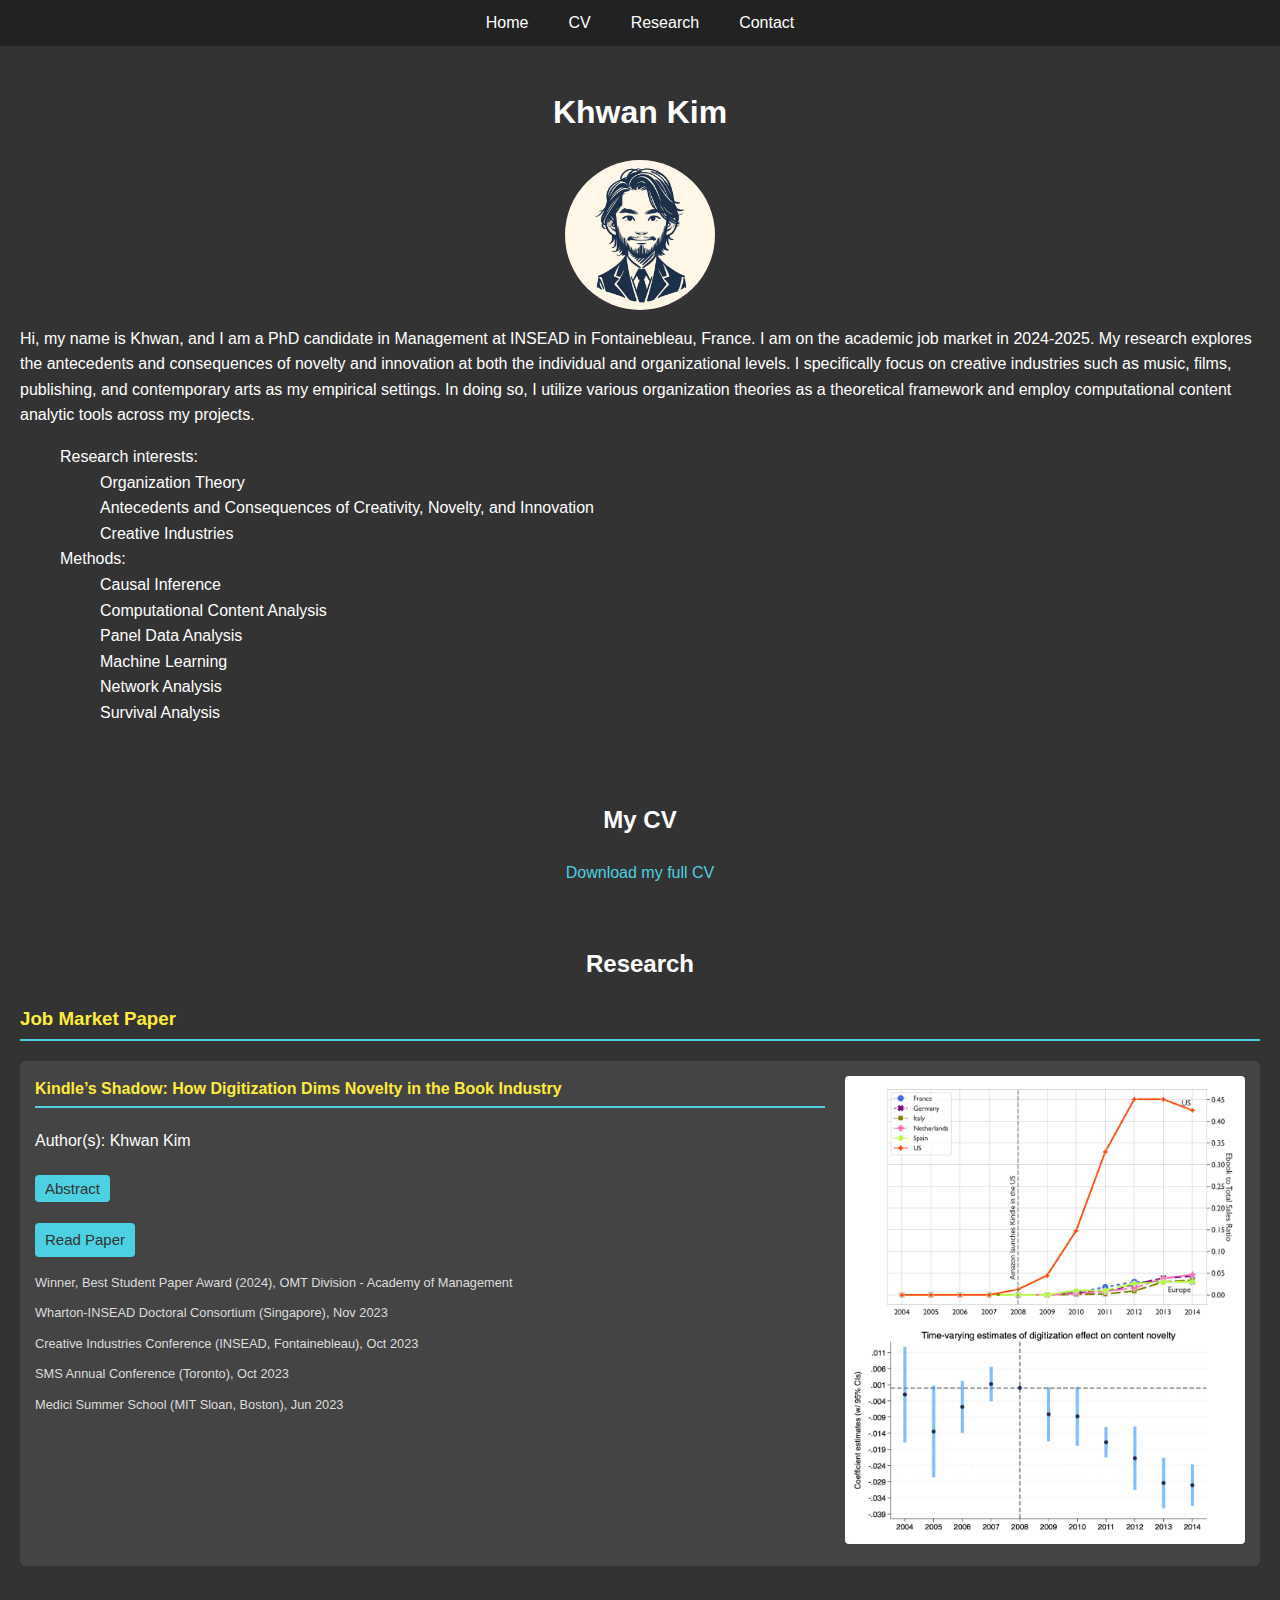
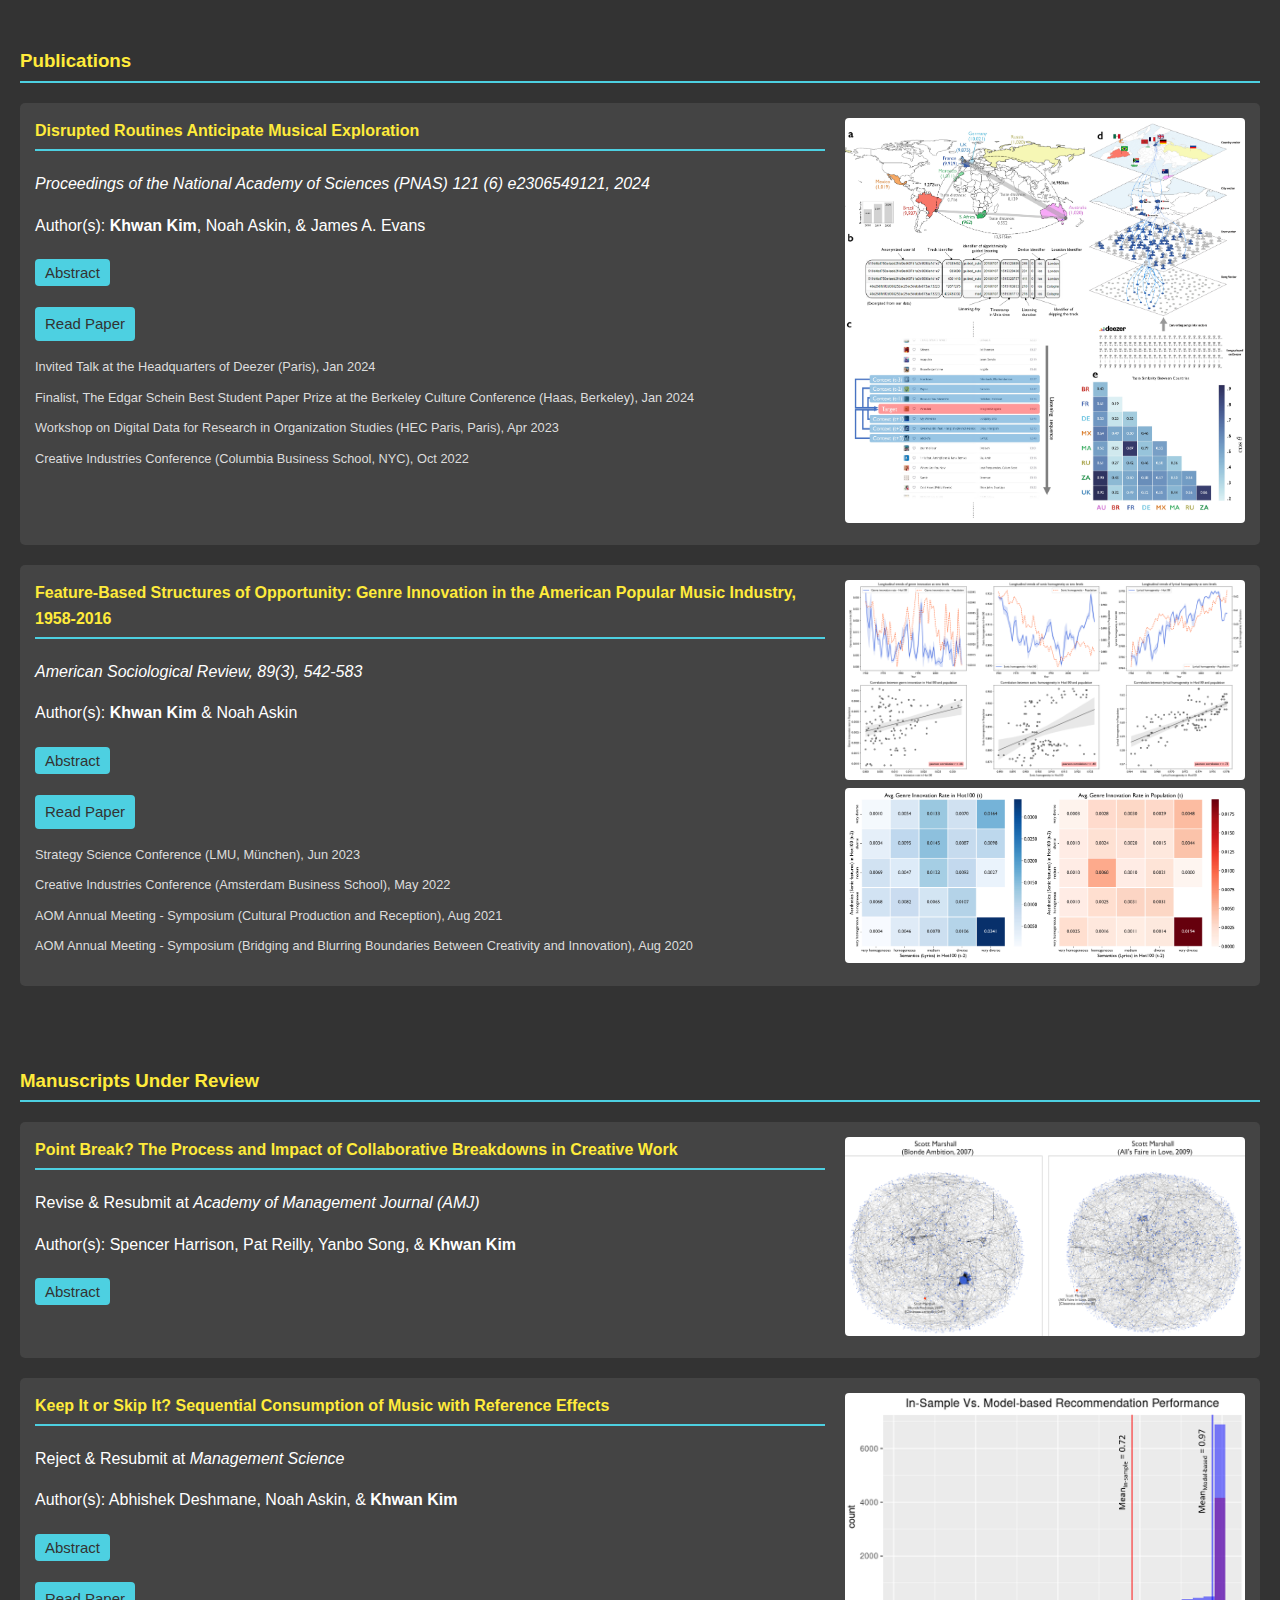
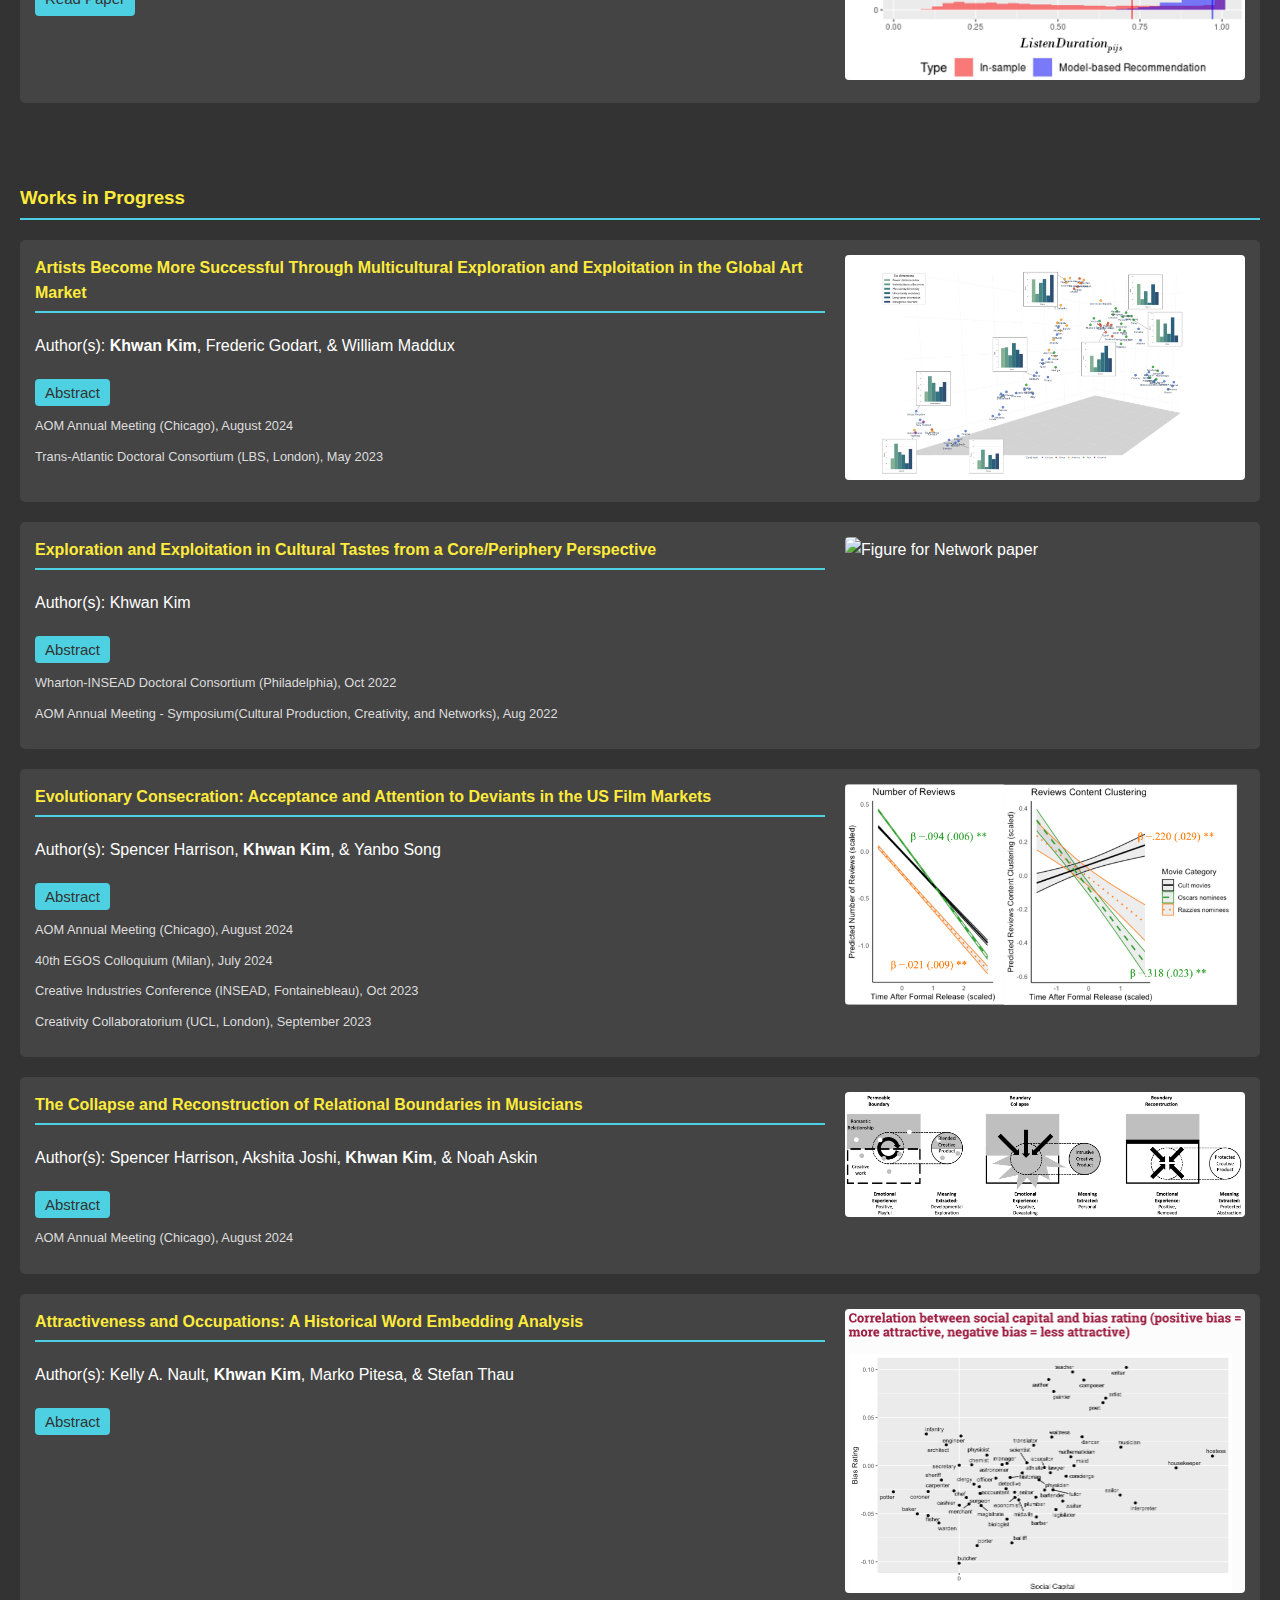
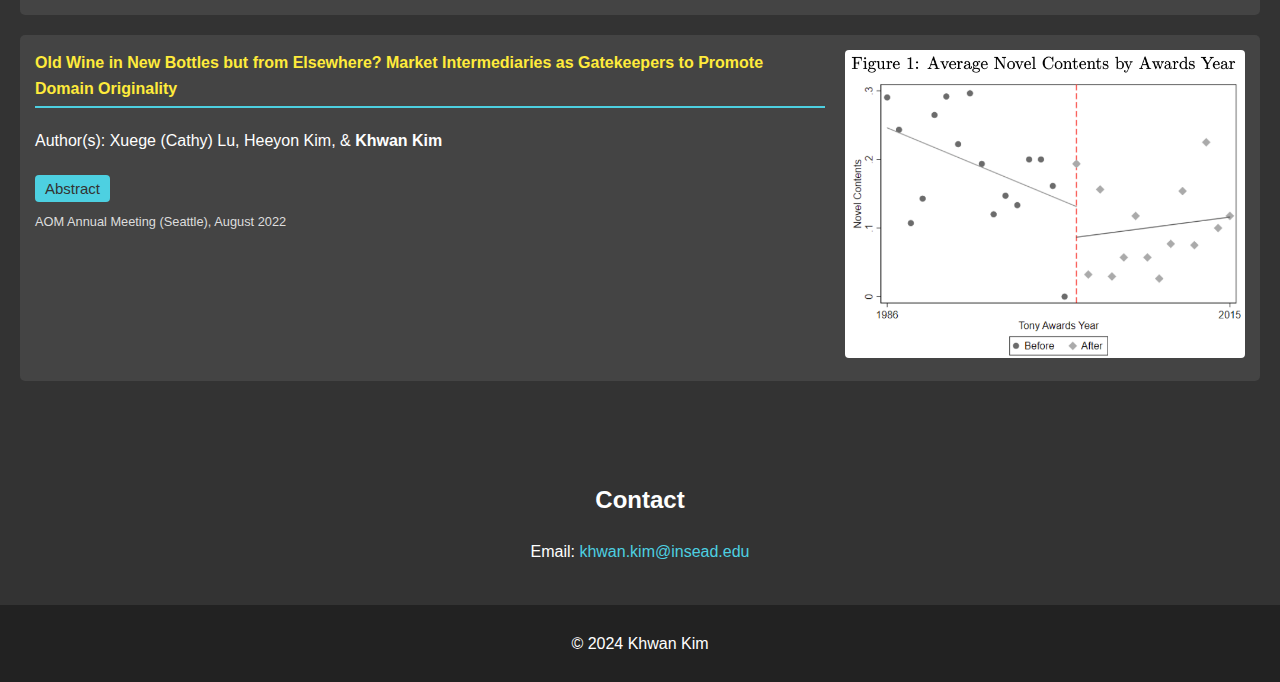
==== commit 127f4ef2: "Update index.html" ====
--- a/index.html
+++ b/index.html
@@ -9,7 +9,7 @@
             height: auto; /* This will maintain the aspect ratio */
         }
         .research-category .paper h3 {
-        font-size: 18px; /* Adjust this value to your desired font size */
+        font-size: 16px; /* Adjust this value to your desired font size */
         }    
     </style>
 </head>
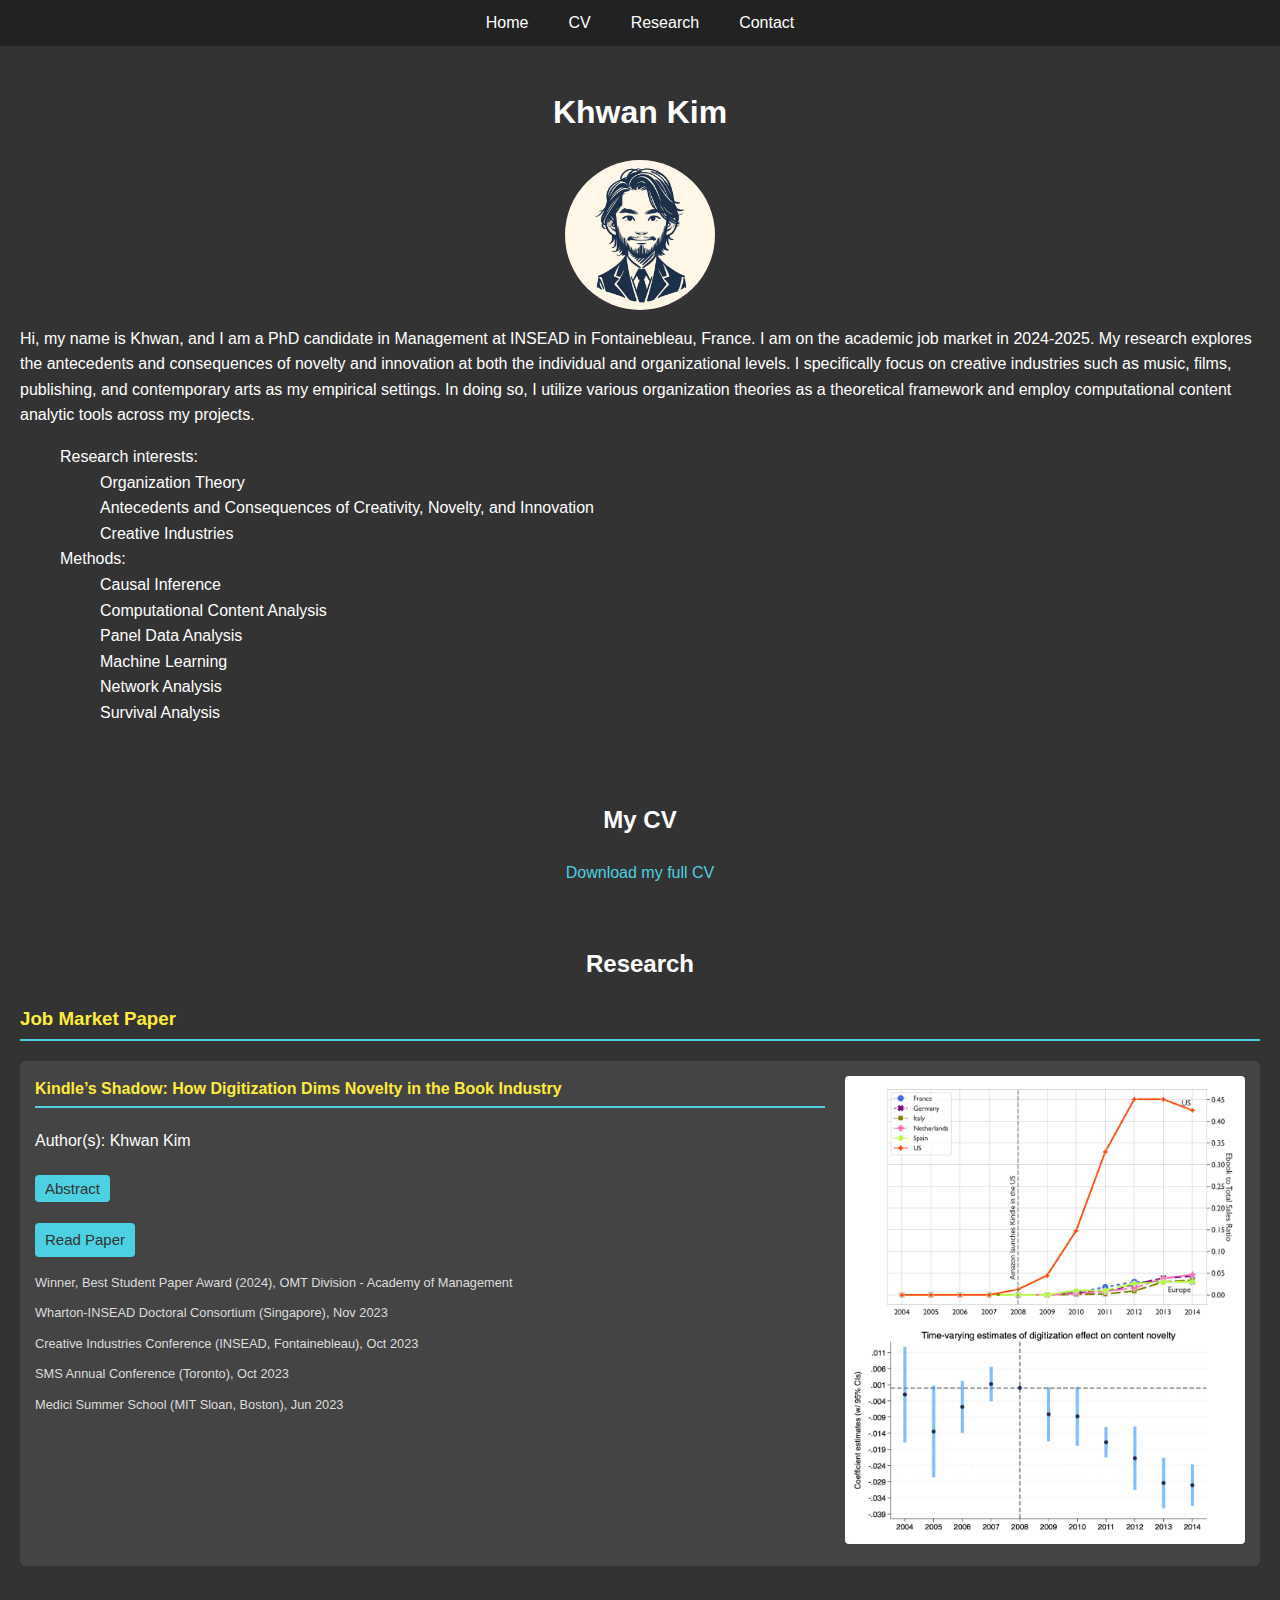
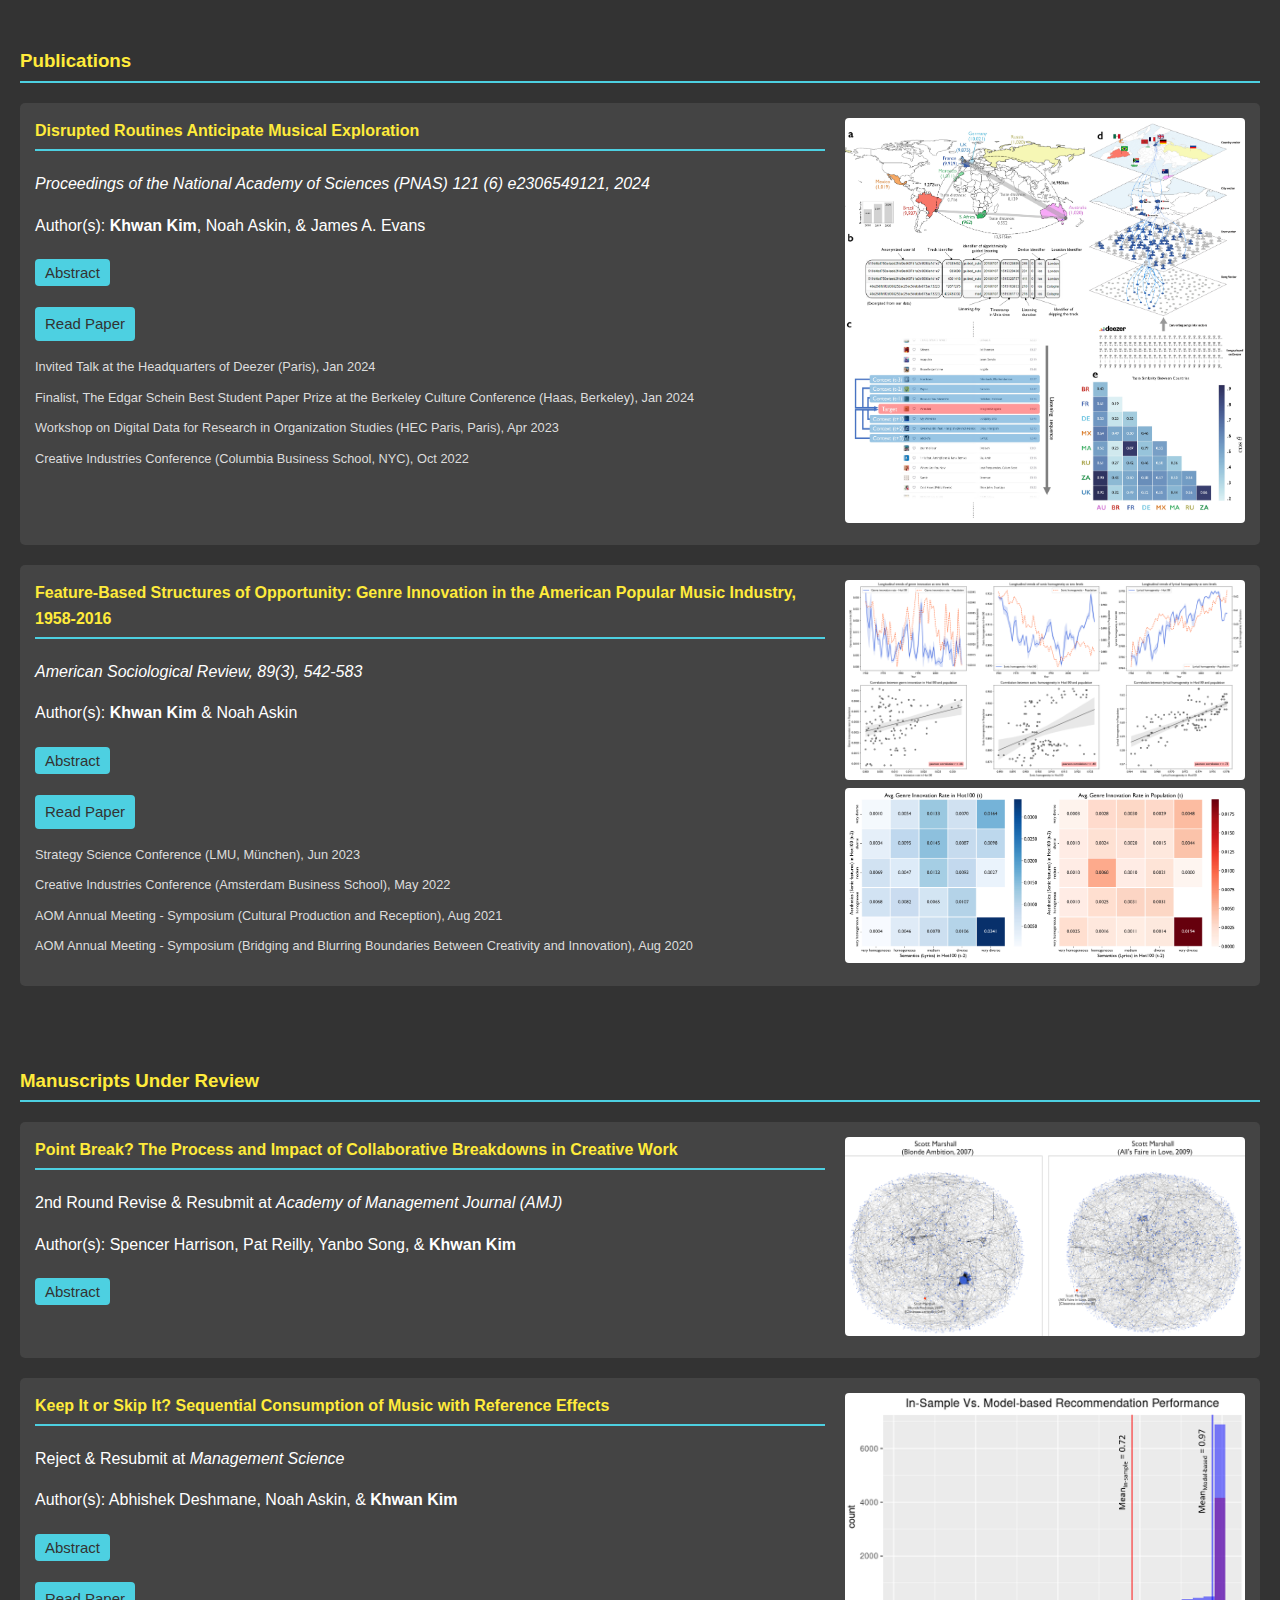
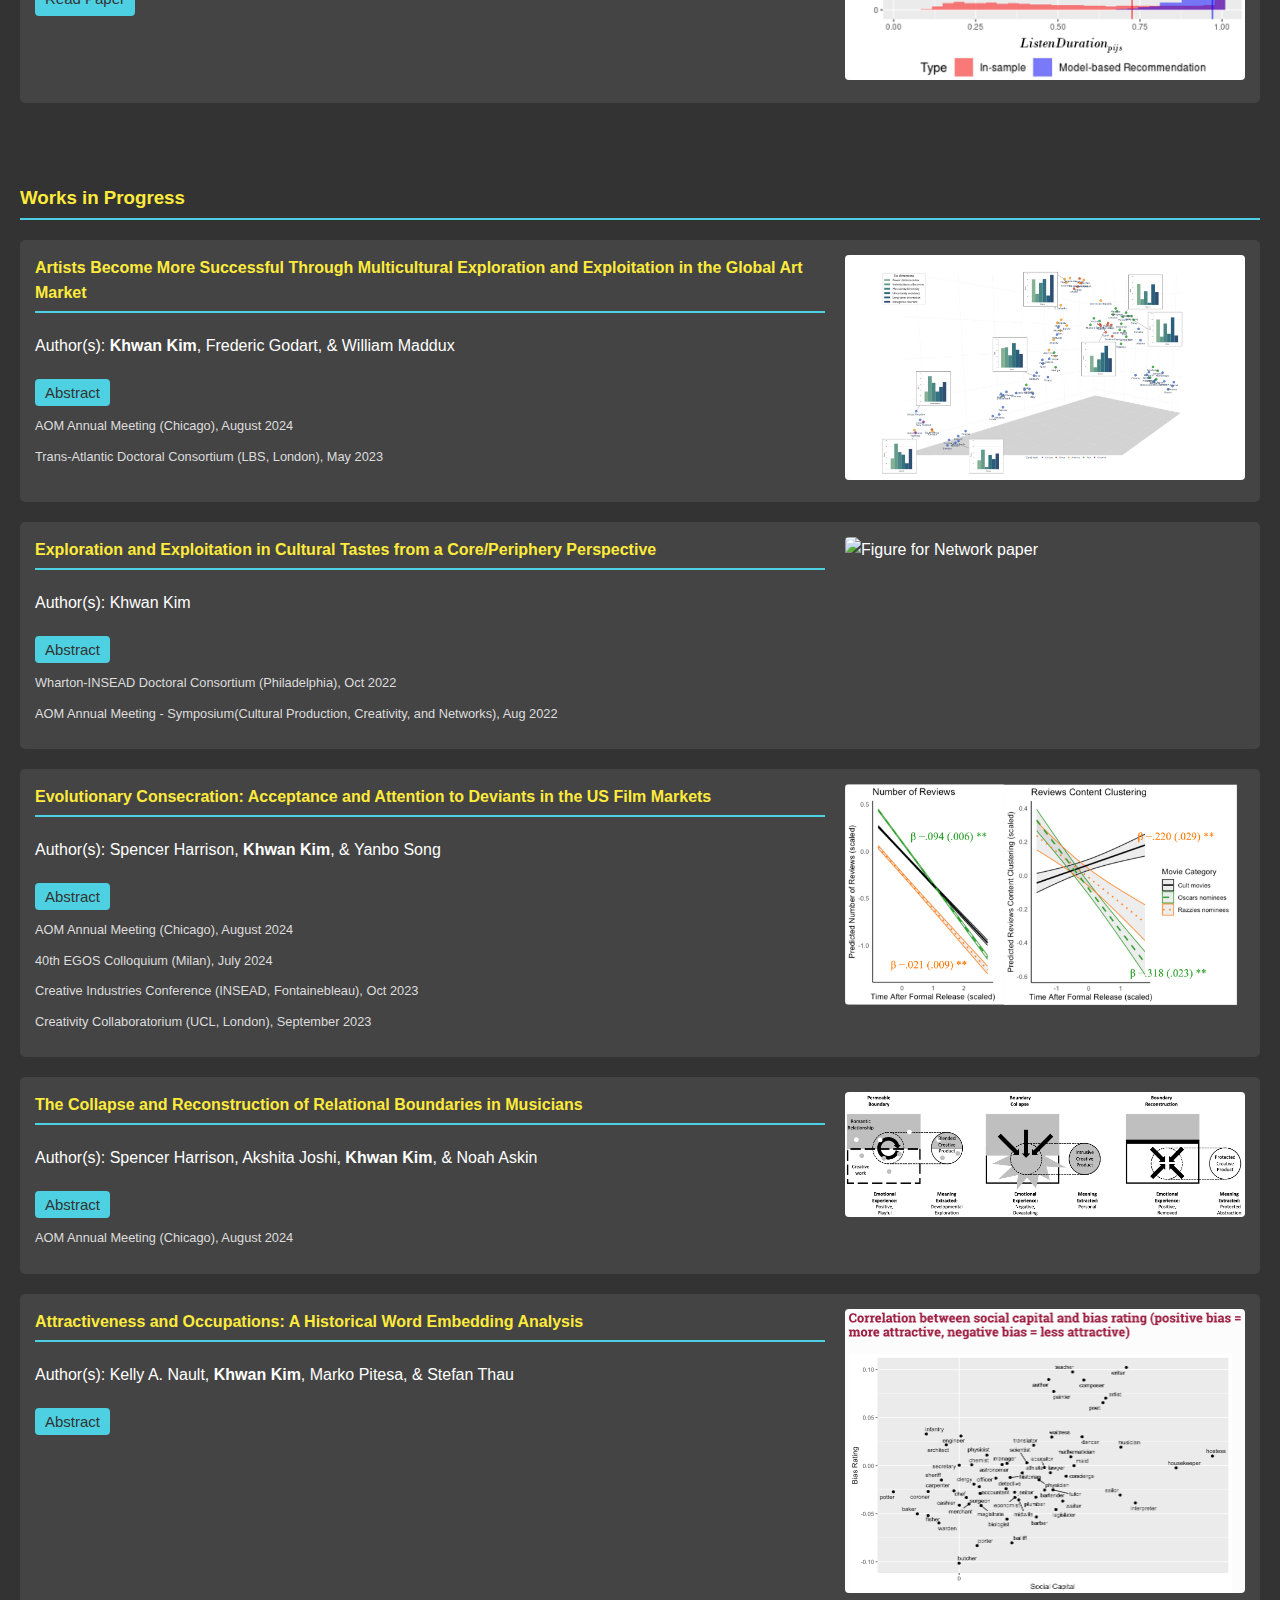
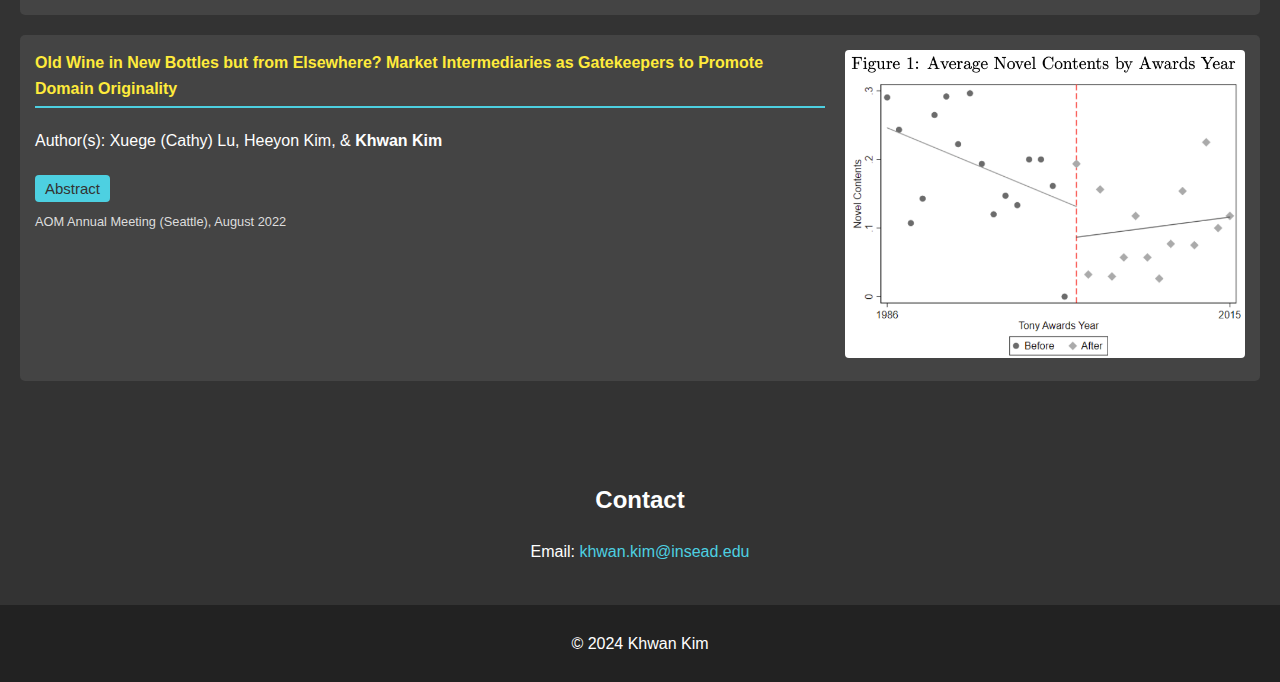
==== commit 45dc3c3c: "Update index.html" ====
--- a/index.html
+++ b/index.html
@@ -168,7 +168,7 @@
             <div class="paper">
                 <div class="paper-content">
                     <h3>Point Break? The Process and Impact of Collaborative Breakdowns in Creative Work</h3>
-                    <p class="paper-stage">Revise & Resubmit at <i>Academy of Management Journal (AMJ)</i></p>
+                    <p class="paper-stage">2nd Round Revise & Resubmit at <i>Academy of Management Journal (AMJ)</i></p>
                     <p class="coauthors">Author(s): Spencer Harrison, Pat Reilly, Yanbo Song, & <b>Khwan Kim</b></p>
                     <button class="abstract-btn">Abstract</button>
                     <p class="abstract-content">Creative projects require teams to generate and integrate divergent
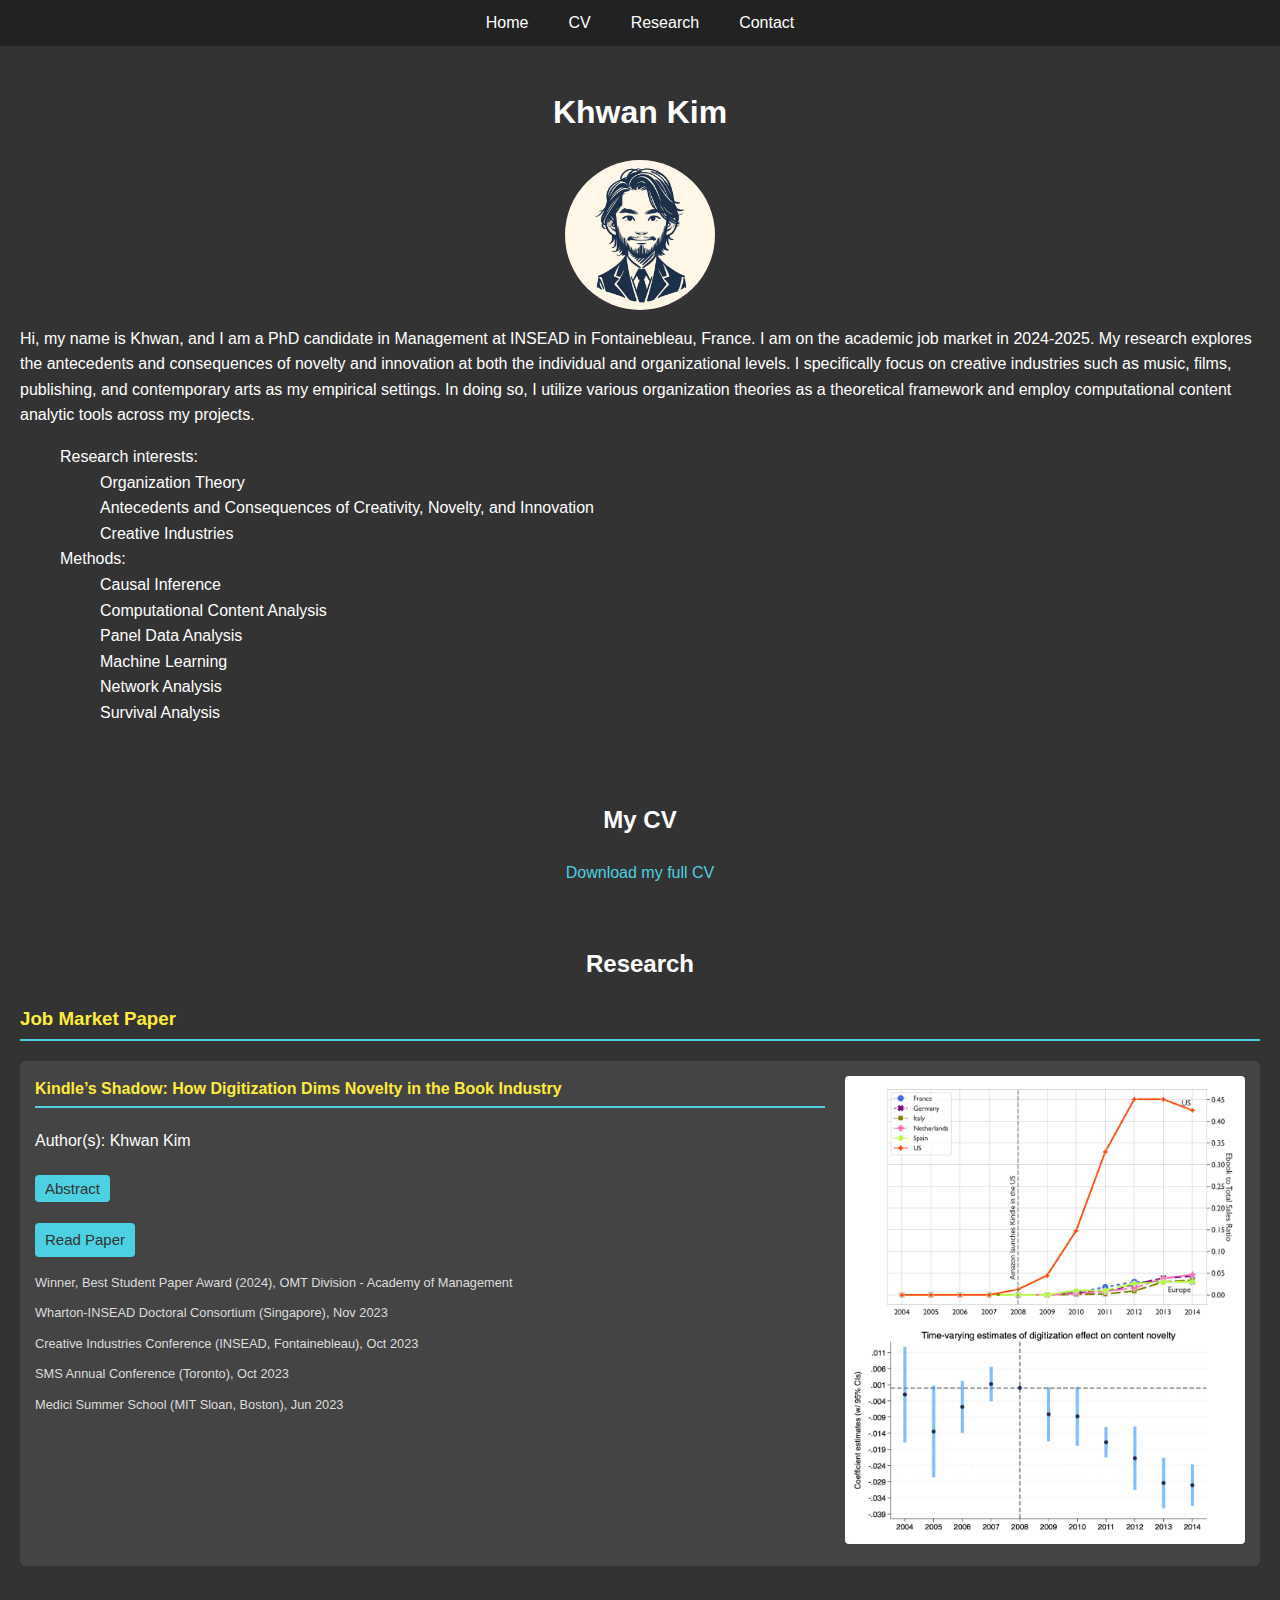
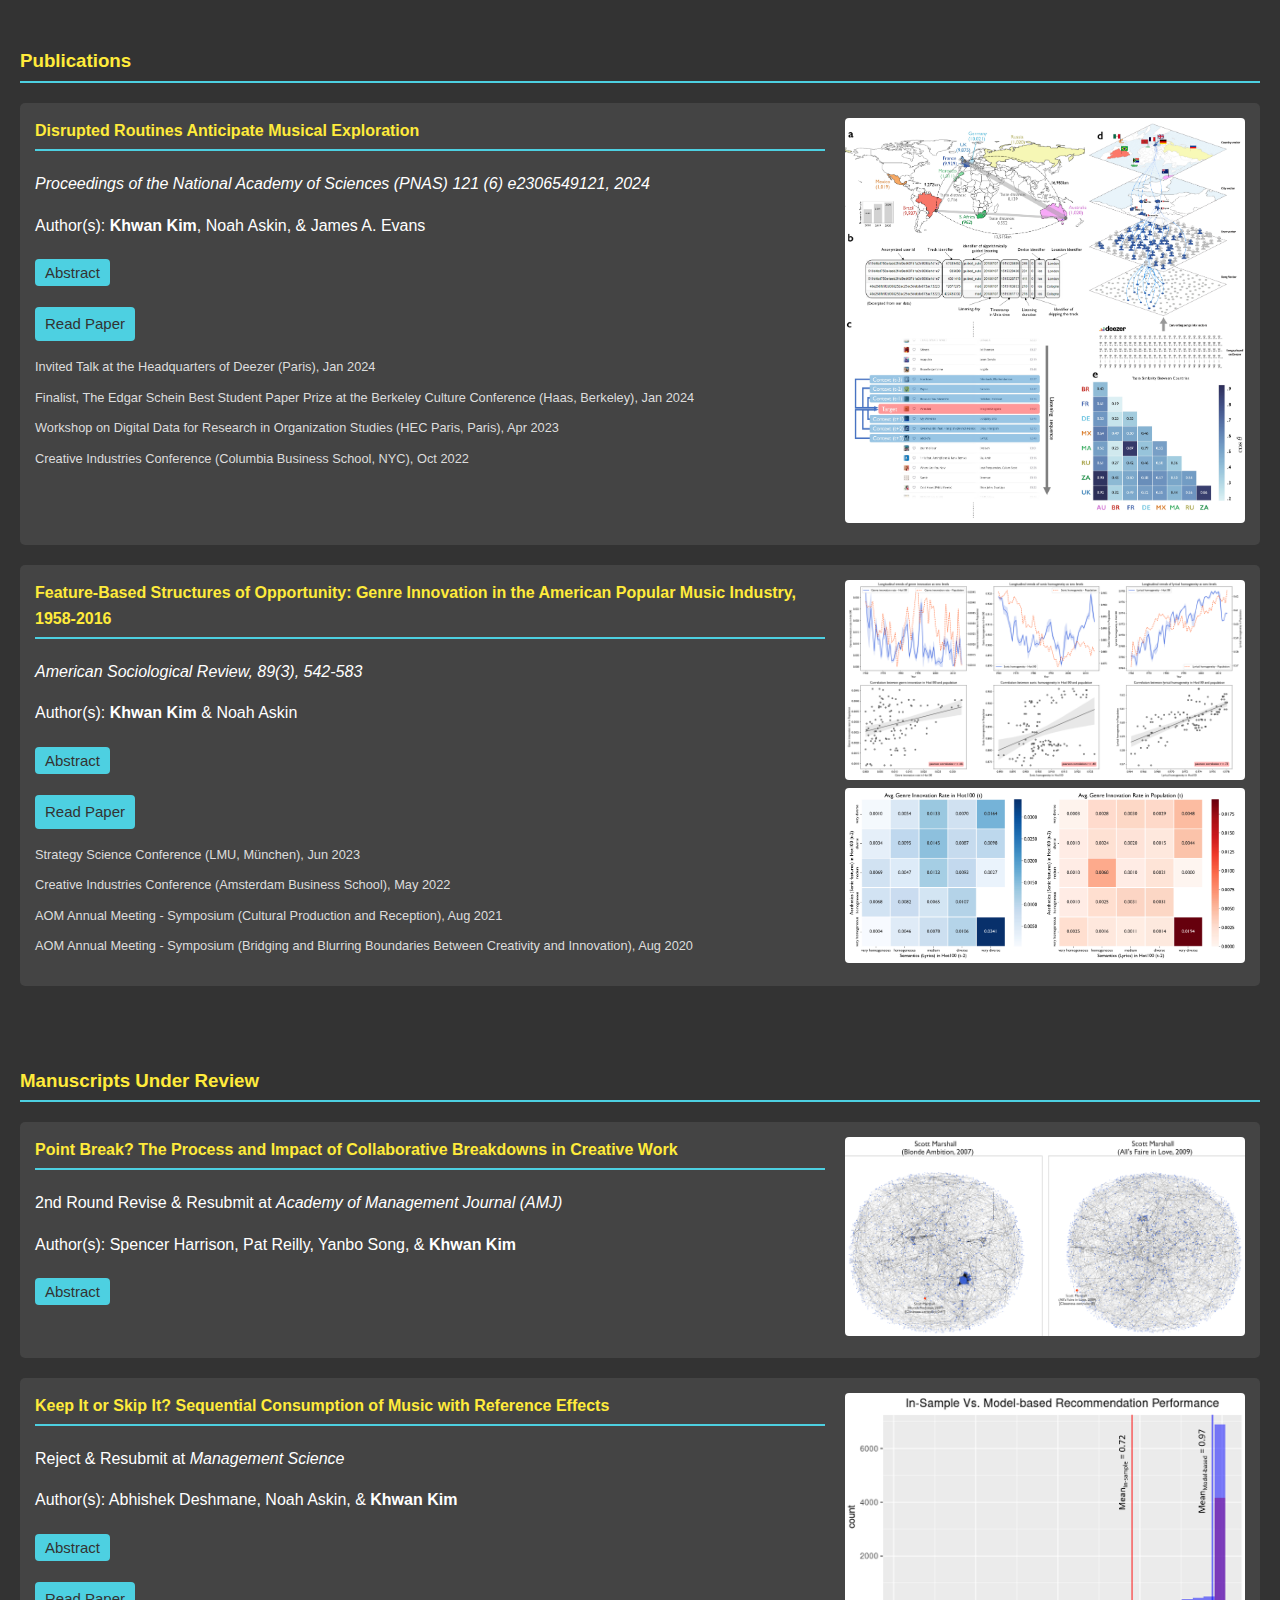
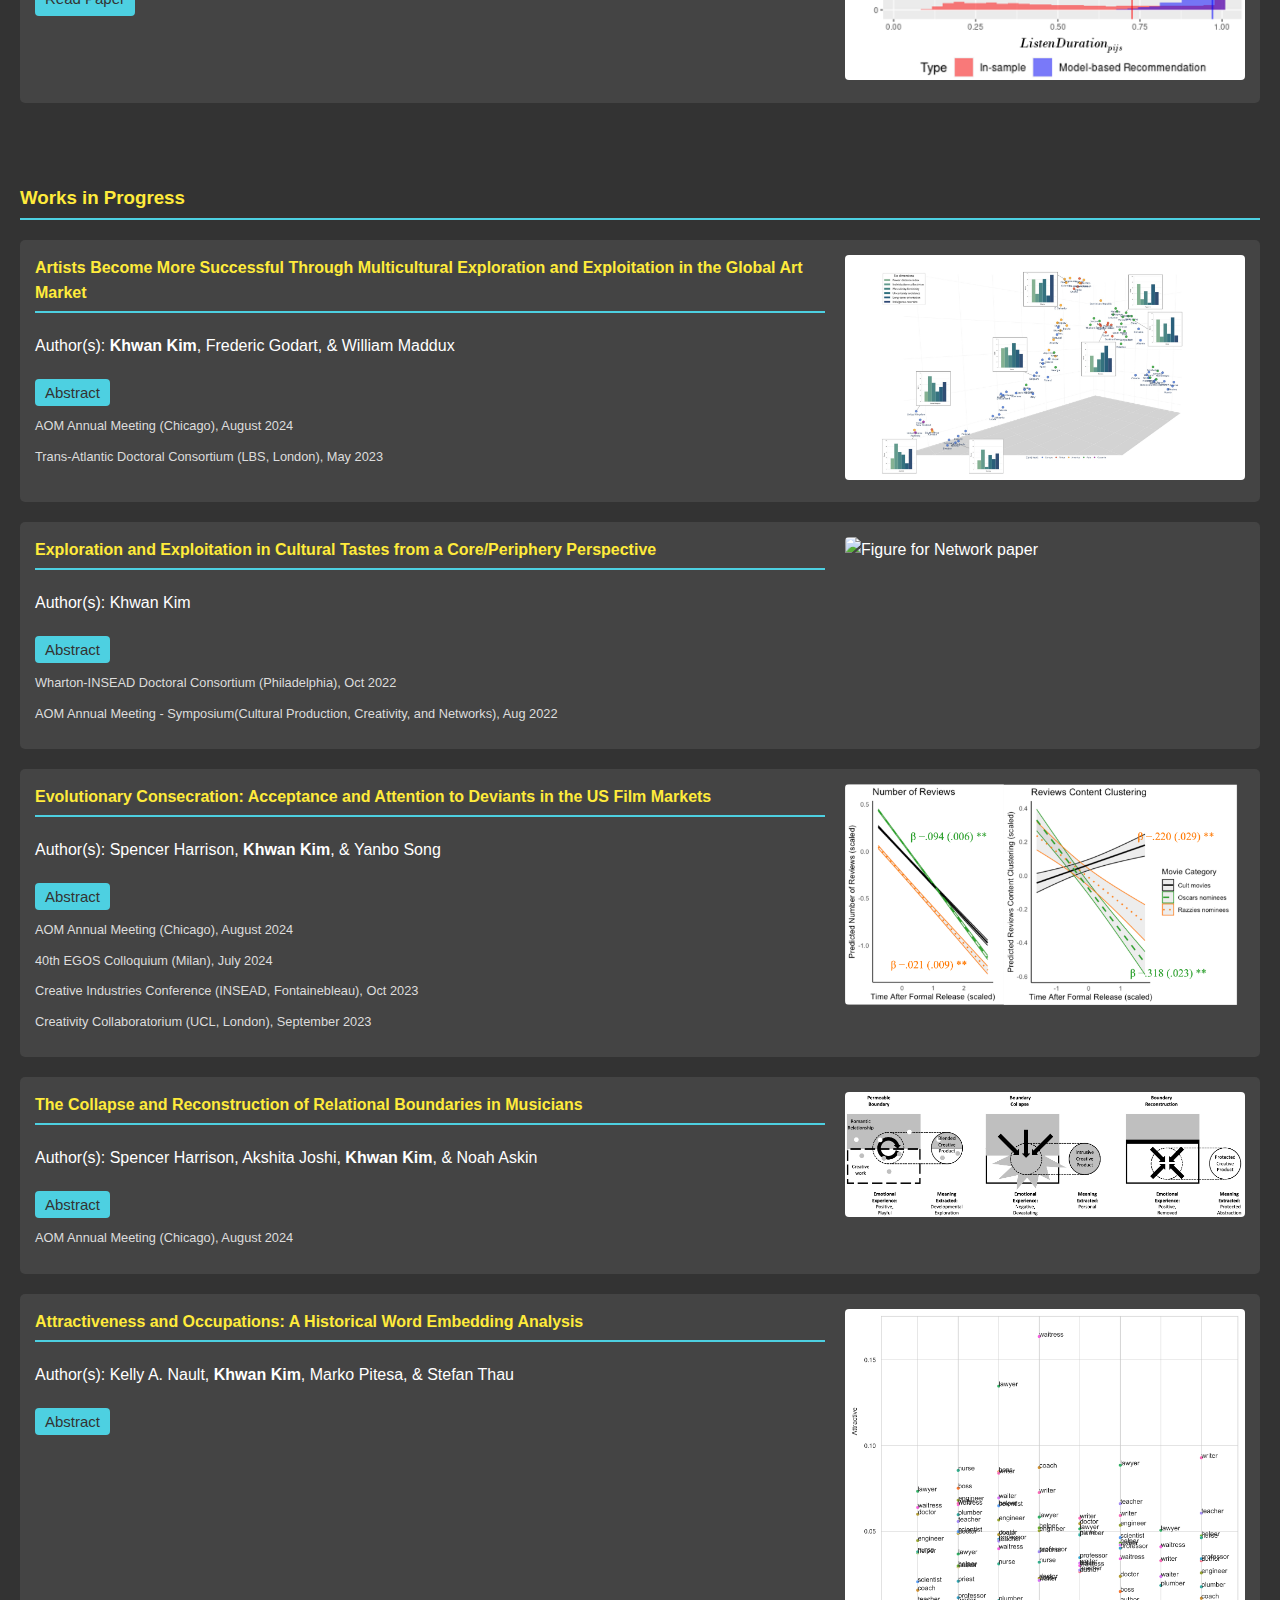
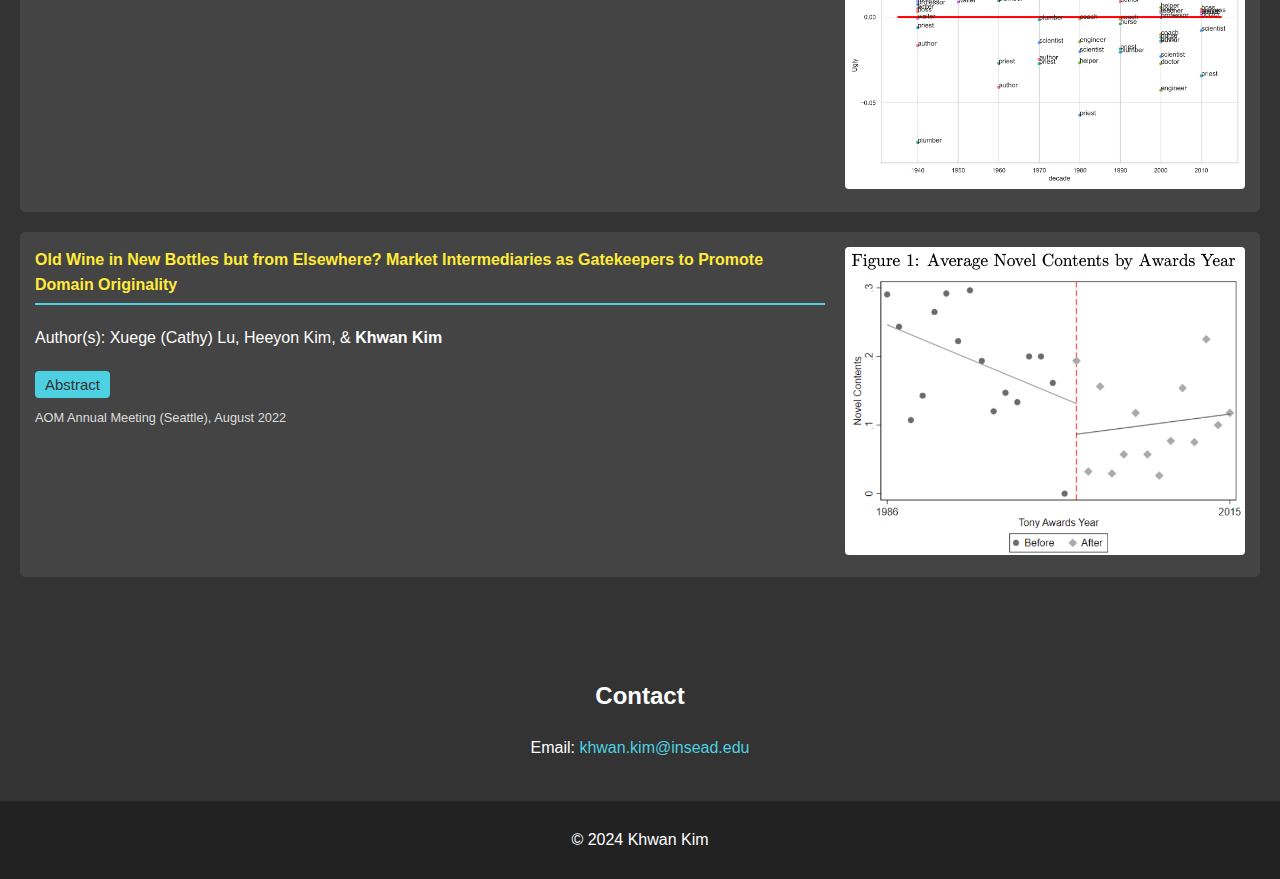
==== commit a7c6560e: "Update index.html" ====
--- a/index.html
+++ b/index.html
@@ -74,23 +74,7 @@
                     <h3>Kindle’s Shadow: How Digitization Dims Novelty in the Book Industry</h3>
                     <p class="coauthors">Author(s): Khwan Kim</p>
                     <button class="abstract-btn">Abstract</button>
-                    <p class="abstract-content">Digitization has democratized markets, facilitating entry by new and 
-                        previously marginalized producers and products and changing the ways that audiences search for 
-                        and evaluate producers and products. While this has led to a proliferation of new content, 
-                        it is less clear how digitization has affected the characteristics of content created. 
-                        In this study, I answer this question by examining how market-level digitization affects 
-                        one important characteristic of a creative good---content novelty. I propose and demonstrate that 
-                        digitization dilutes the novelty of creative content by: a) mitigating the roles of industry gatekeepers 
-                        in discovering and championing novelty, and b) enhancing algorithmic governance that leads creators
-                        and firms towards prevailing popular formulas. To assess my argument, I analyze nearly 300,000 original 
-                        books published between 2000 and 2014 in the U.S. and Europe, employing OLS regressions with 
-                        fixed effects and a Difference-in-Differences approach. This analysis tests how the adoption of 
-                        digital tools and platforms---specifically Amazon's Kindle ecosystem---affects the novelty of new books 
-                        compared to previously published works (i.e., book-level novelty) and the extent to which incumbent 
-                        authors differentiate beyond their previous work (i.e., within-author novelty). The findings support my 
-                        predictions. By integrating organization theory and strategic management, this paper contributes to the 
-                        understanding of how digitization reshapes the strategic behavior of creators and the structural dynamics 
-                        of the creative industries.</p>   
+                    <p class="abstract-content">Digitization has democratized markets, enabling the entry of new and previously marginalized producers and products while transforming how audiences search for and evaluate them. Although this has led to a proliferation of new content and producers, its impact on production strategies and the nature of that content remains less clear. In this study, I examine how market-level digitization influences a key attribute of creative goods---content novelty. I argue that while digitization may increase novelty by minimizing the curational influence of gatekeepers and intermediaries, it may also weaken their roles in discovering and supporting novel ideas. Instead of traditional gatekeeping, digitization introduces and reinforces algorithmic governance, which inherenlty optimizes for mass appeal and thereby guides creators and firms toward popular, prevailing formulas. This shift from human to digital gatekeeping could lead to a decline in novelty. To test this, I analyze nearly 300,000 original books published between 2000 and 2014 in the United States and Europe, using a difference-in-differences approach and panel regression models with fixed effects. I assess the effect of the diffusion of Amazon's Kindle ecosystem on the content novelty of books compared to previously published works (i.e., book-level novelty) and the extent to which incumbent authors innovate beyond their prior work in response to digitization (i.e., within-author novelty). The results show that digitization reduces content novelty. By integrating organization theory on gatekeeping with research on production strategies in the digital age, this paper deepens our understanding of how digitization reshapes the structural dynamics of creative industries and influences product characteristics.</p>   
                     <p><a href="https://papers.ssrn.com/sol3/papers.cfm?abstract_id=4823725" target="_blank">Read Paper</a></p>
                     <p class="paper-overview">Winner, Best Student Paper Award (2024), OMT Division - Academy of Management</p>
                     <p class="paper-overview">Wharton-INSEAD Doctoral Consortium (Singapore), Nov 2023</p>
@@ -333,36 +317,11 @@
                     <p class="coauthors">Author(s): Kelly A. Nault, <b>Khwan Kim</b>, Marko Pitesa, & Stefan Thau</p> 
                     <p class="paper-stage"> </p>
                     <button class="abstract-btn">Abstract</button>
-                    <p class="abstract-content">We investigate the longstanding advantage that attractive 
-                        individuals enjoy. This advantage extends into the workplace, where attractive 
-                        employees often experience more favorable outcomes than their less attractive 
-                        counterparts. We attribute this advantage to measurable differences in traits 
-                        and stereotypes that portray attractive individuals as more interesting, genuine, 
-                        healthier, and successful. However, research into the stereotype content of 
-                        attractiveness and its workplace impact is relatively recent, dating back to the 
-                        1970s. Our project adopts a historical perspective to examine how these stereotypes 
-                        have evolved, focusing specifically on the relationship between physical 
-                        attractiveness and prototypical occupations such as surgeon, lawyer, and maid. 
-                        We use word embeddings trained on the Corpus of Historical American English (COHA) 
-                        and Google Ngram data to analyze the semantic proximity of words like "beautiful" 
-                        and "ugly" across decades. Our results indicate a robust and consistent positive 
-                        stereotype of attractiveness, with "beautiful" consistently linked to positive terms, 
-                        while "ugly" is associated with a more diverse and less stable set of negative terms. 
-                        We also reveal that occupations have increasingly become associated with the concept 
-                        of beauty over time, suggesting that the attractiveness advantage in occupational 
-                        sorting may be growing. This trend may be due to increased occupational choice and 
-                        employer selection processes favoring attractive candidates. By examining the 
-                        stereotype content of beauty and ugliness and their impact on occupational sorting, 
-                        we extend the understanding of physical attractiveness stereotypes beyond the 1970s 
-                        and highlight the nuanced differences between beauty and ugliness in societal discourse. 
-                        Our research provides insights into how stereotypes of attractiveness contribute to 
-                        professional opportunities for attractive individuals, shedding light on why the 
-                        negative effects of being unattractive do not entirely mirror the positive effects of 
-                        being attractive.</p>                         
-                    <!-- Add more details if needed -->
-                </div>
-                <div class="paper-figure">
-                    <img src="Nault et al. figure.png" alt="Figure for Attractiveness paper">
+                    <p class="abstract-content">We investigate the workplace advantage attractive individuals enjoy, driven by stereotypes portraying them as more genuine, successful, and healthy. Using historical data, we examine how beauty and ugliness have been associated with occupations like surgeon and maid. Our analysis shows "beautiful" consistently aligns with positive traits, while "ugly" has more varied negative associations. Over time, occupations have increasingly linked with beauty, suggesting a growing attractiveness advantage in the job market. This highlights how physical attractiveness shapes professional opportunities.</p>                         
+                    <!-- Add more details if needed -->
+                </div>
+                <div class="paper-figure">
+                    <img src="otherjobs_scatter_by_decade_all_genres_1940_2010.png" alt="Figure for Attractiveness paper">
                 </div>           
             </div>
             
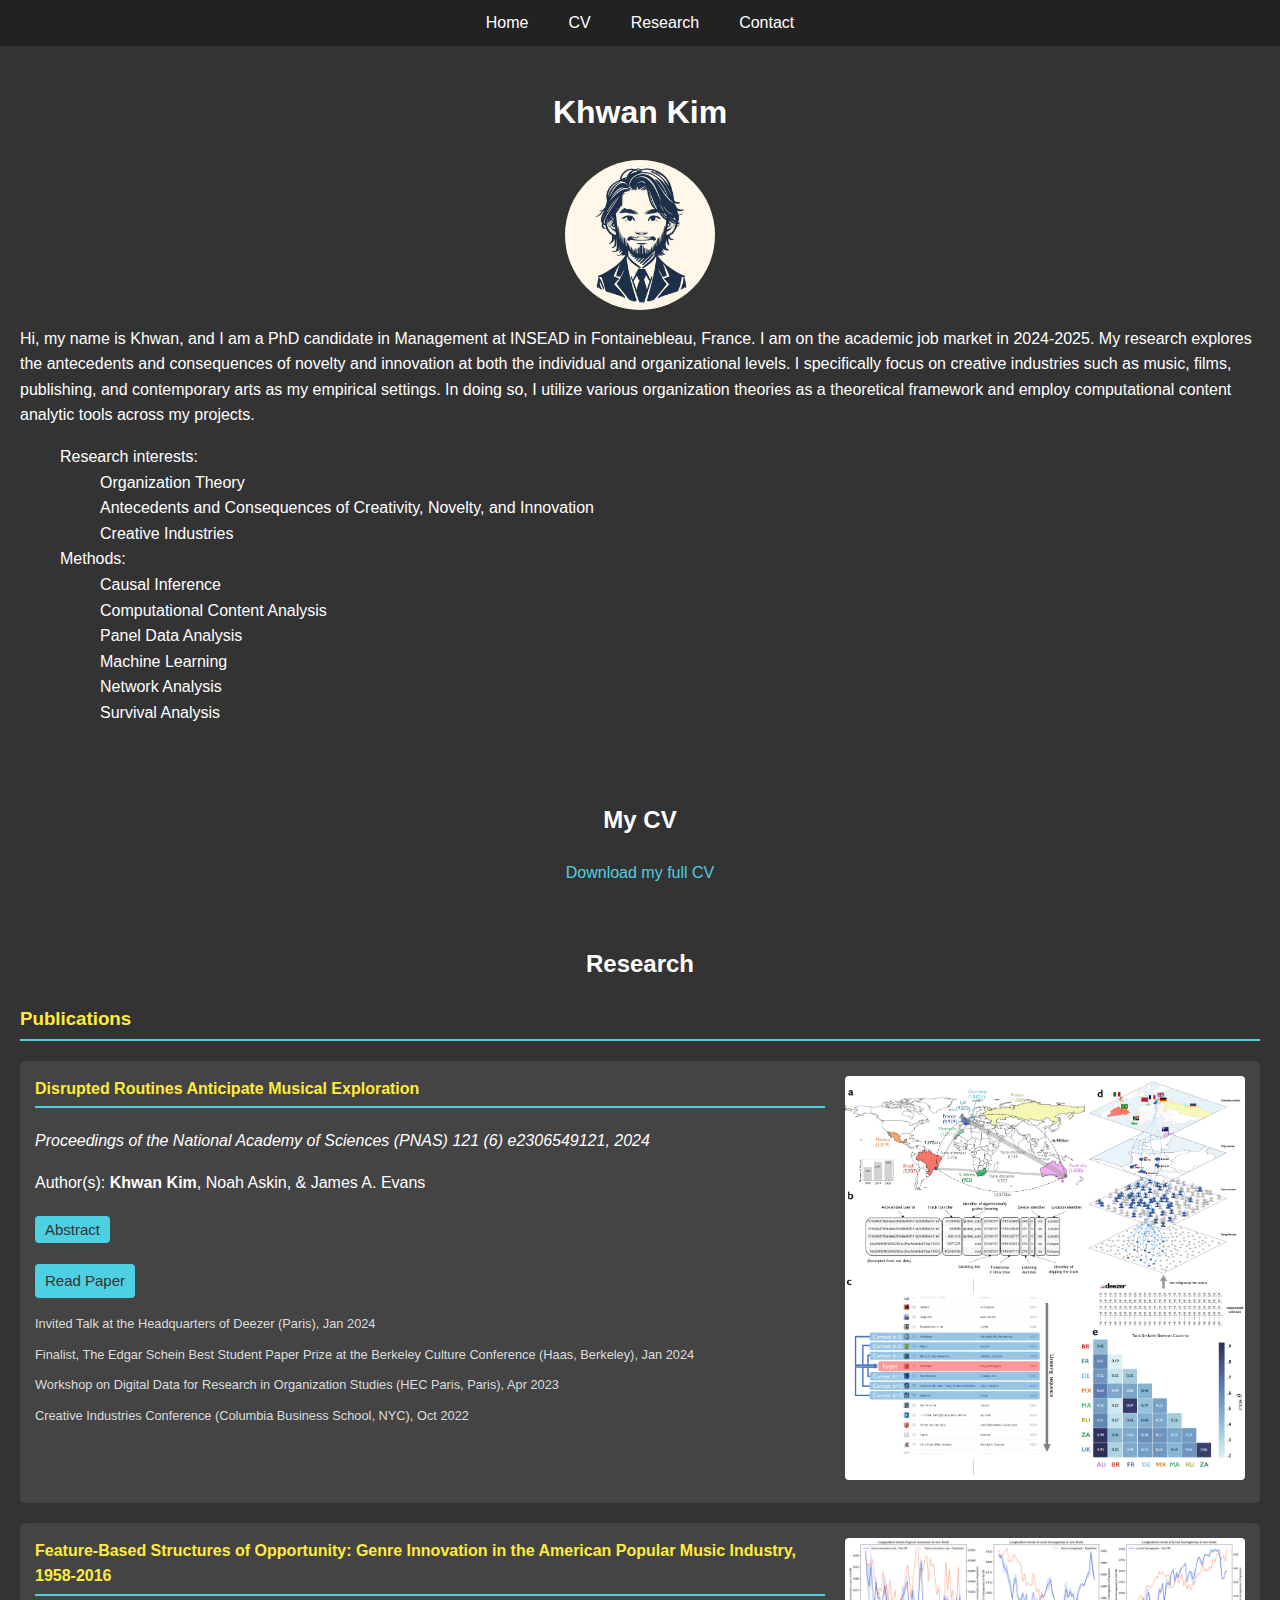
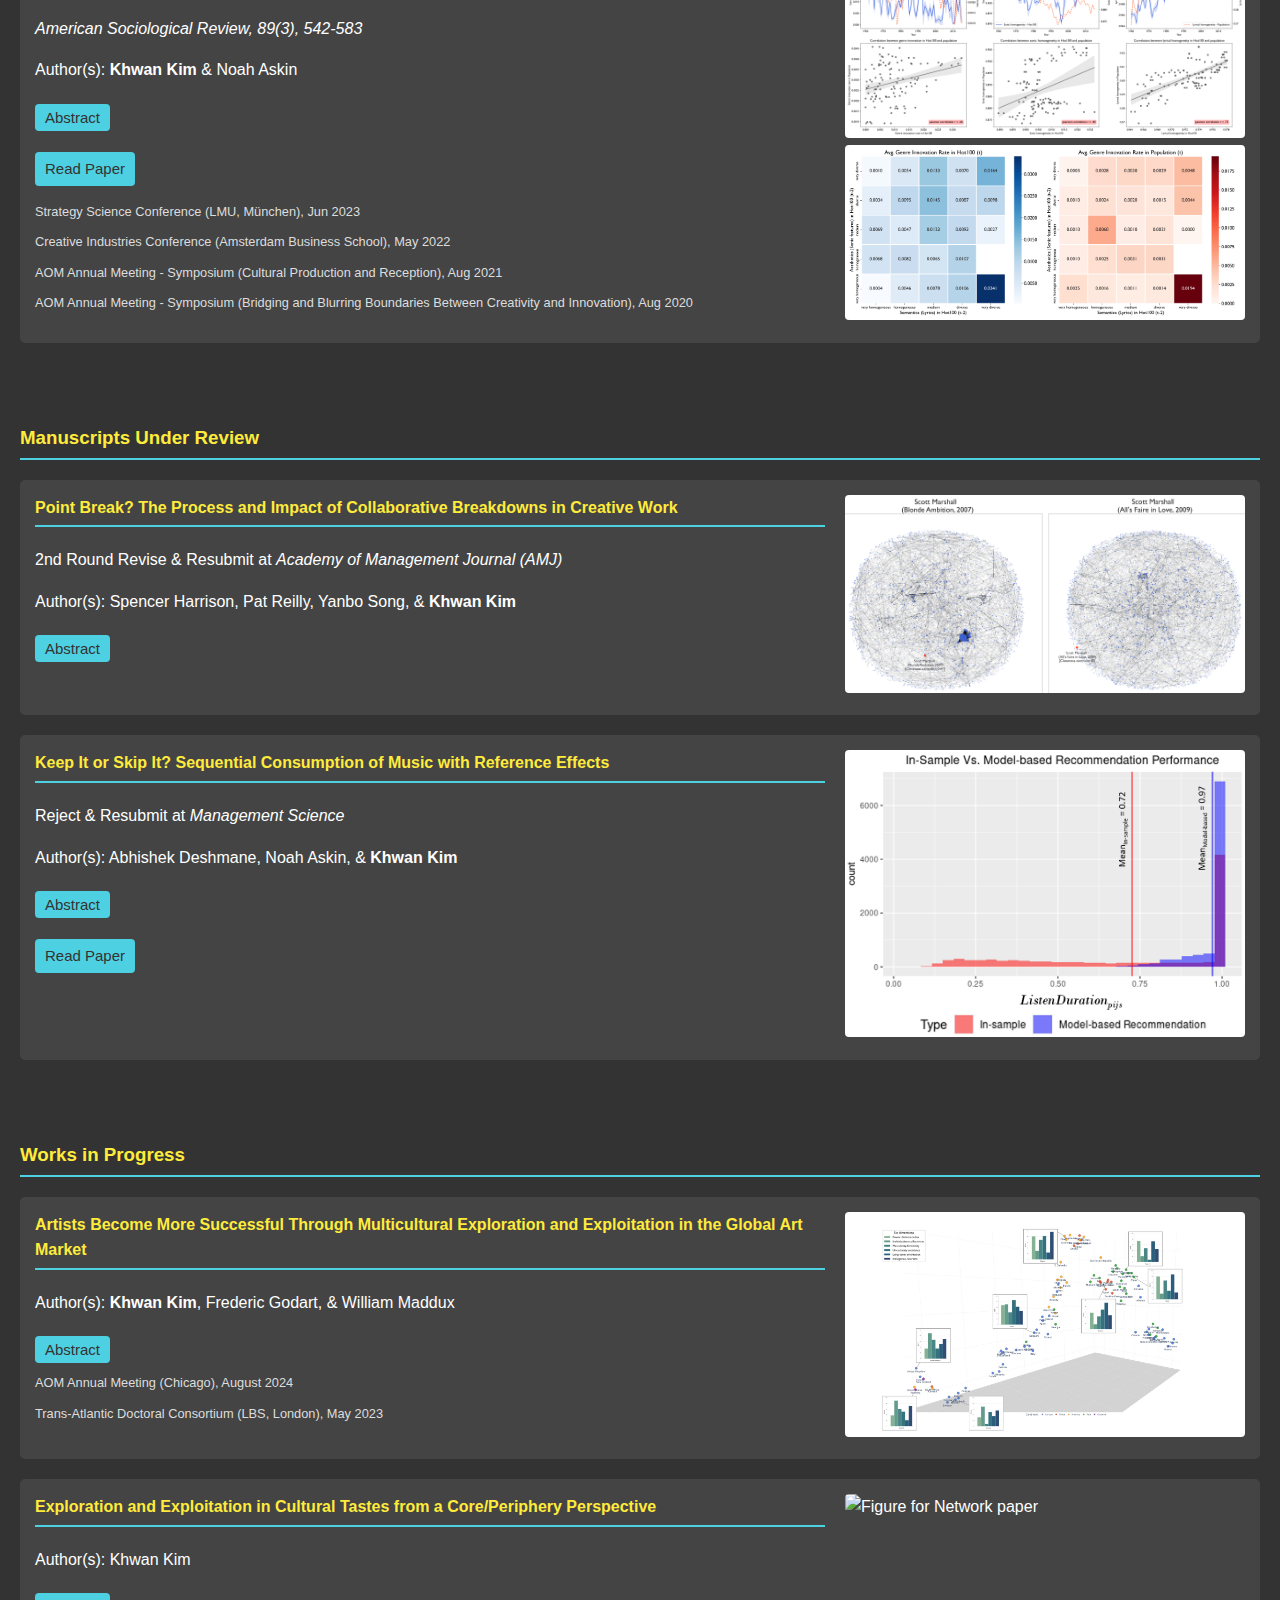
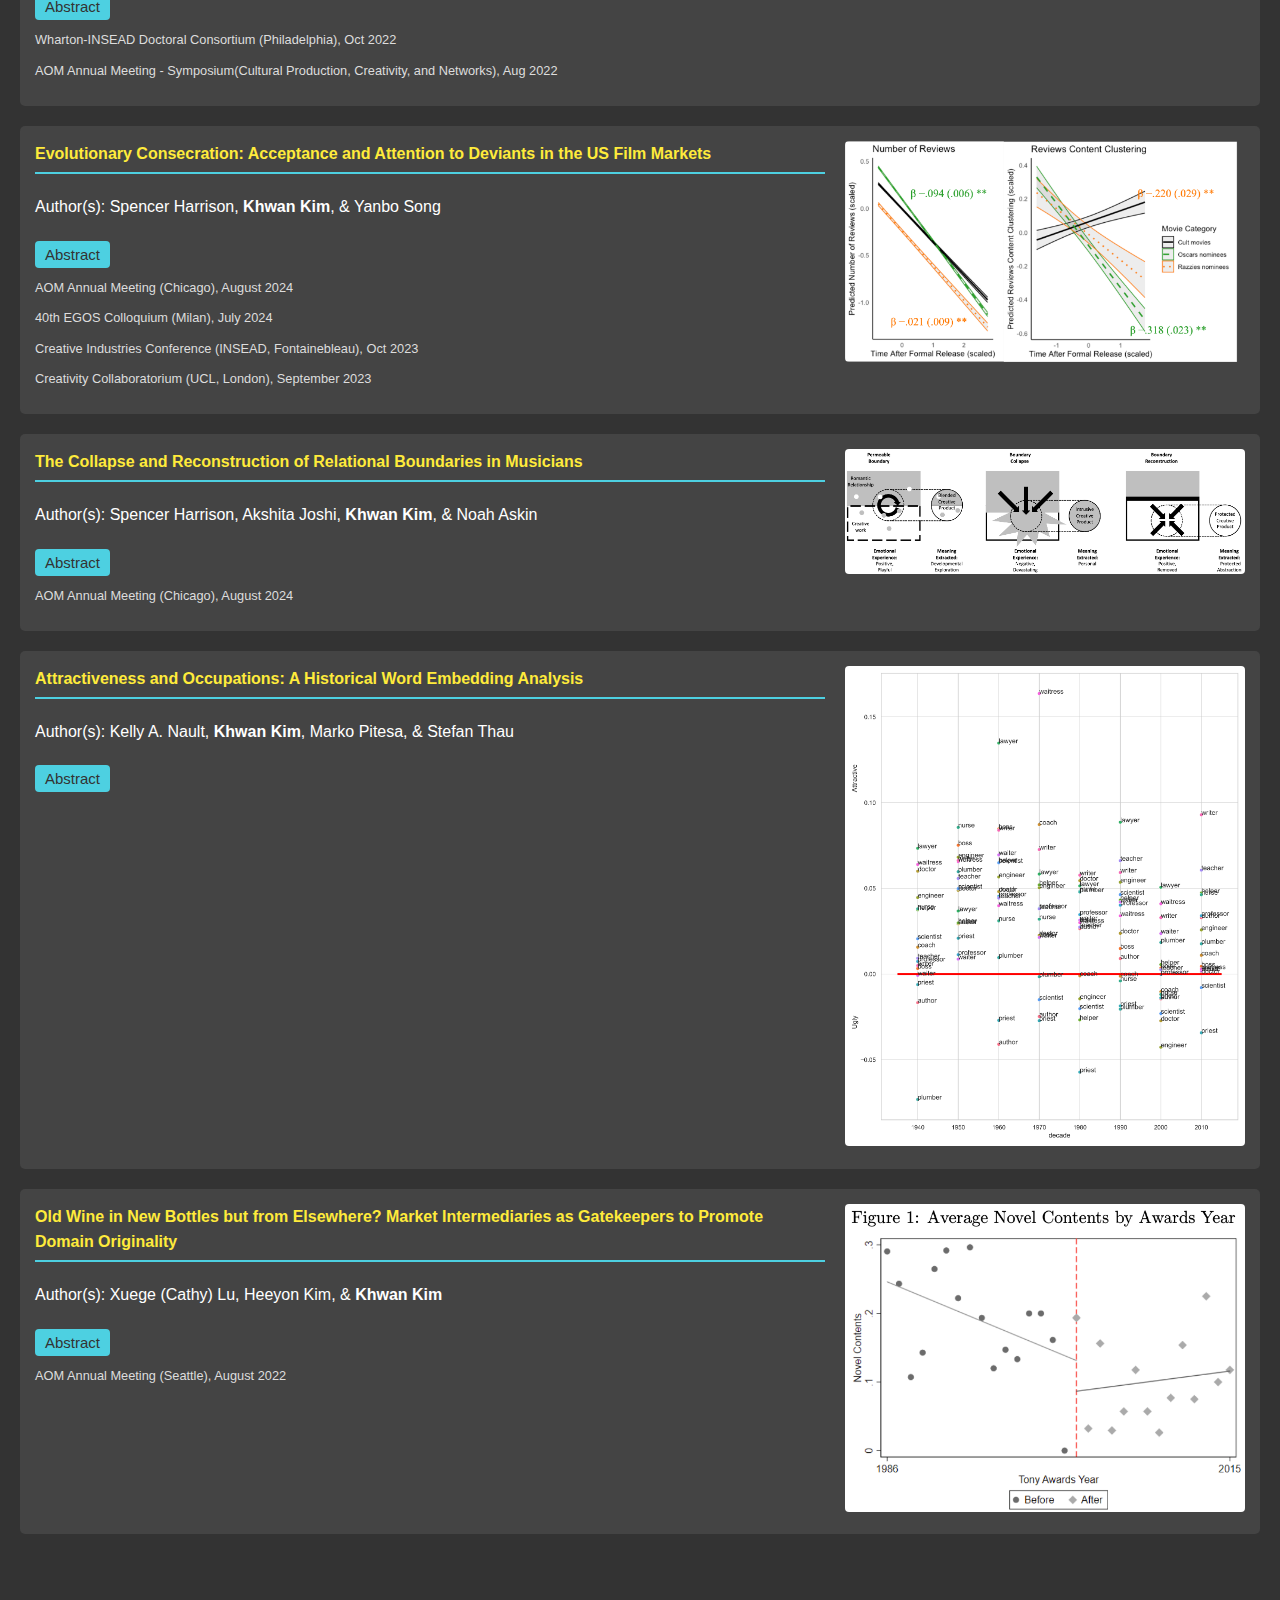
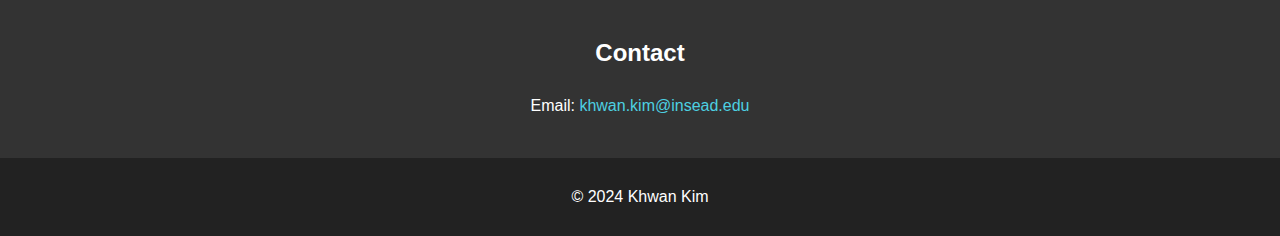
==== commit c717d610: "Update index.html" ====
--- a/index.html
+++ b/index.html
@@ -67,7 +67,7 @@
     <section id="research">
         <h2>Research</h2>
         <!-- Publications Sub-section -->
-        <div class="research-category">
+<!--         <div class="research-category">
             <h3>Job Market Paper</h3>
             <div class="paper">
                 <div class="paper-content">
@@ -87,7 +87,7 @@
                 </div>
             </div>
         </div>
-        
+         -->
         <div class="research-category">
             <h3>Publications</h3>
             <div class="paper">
